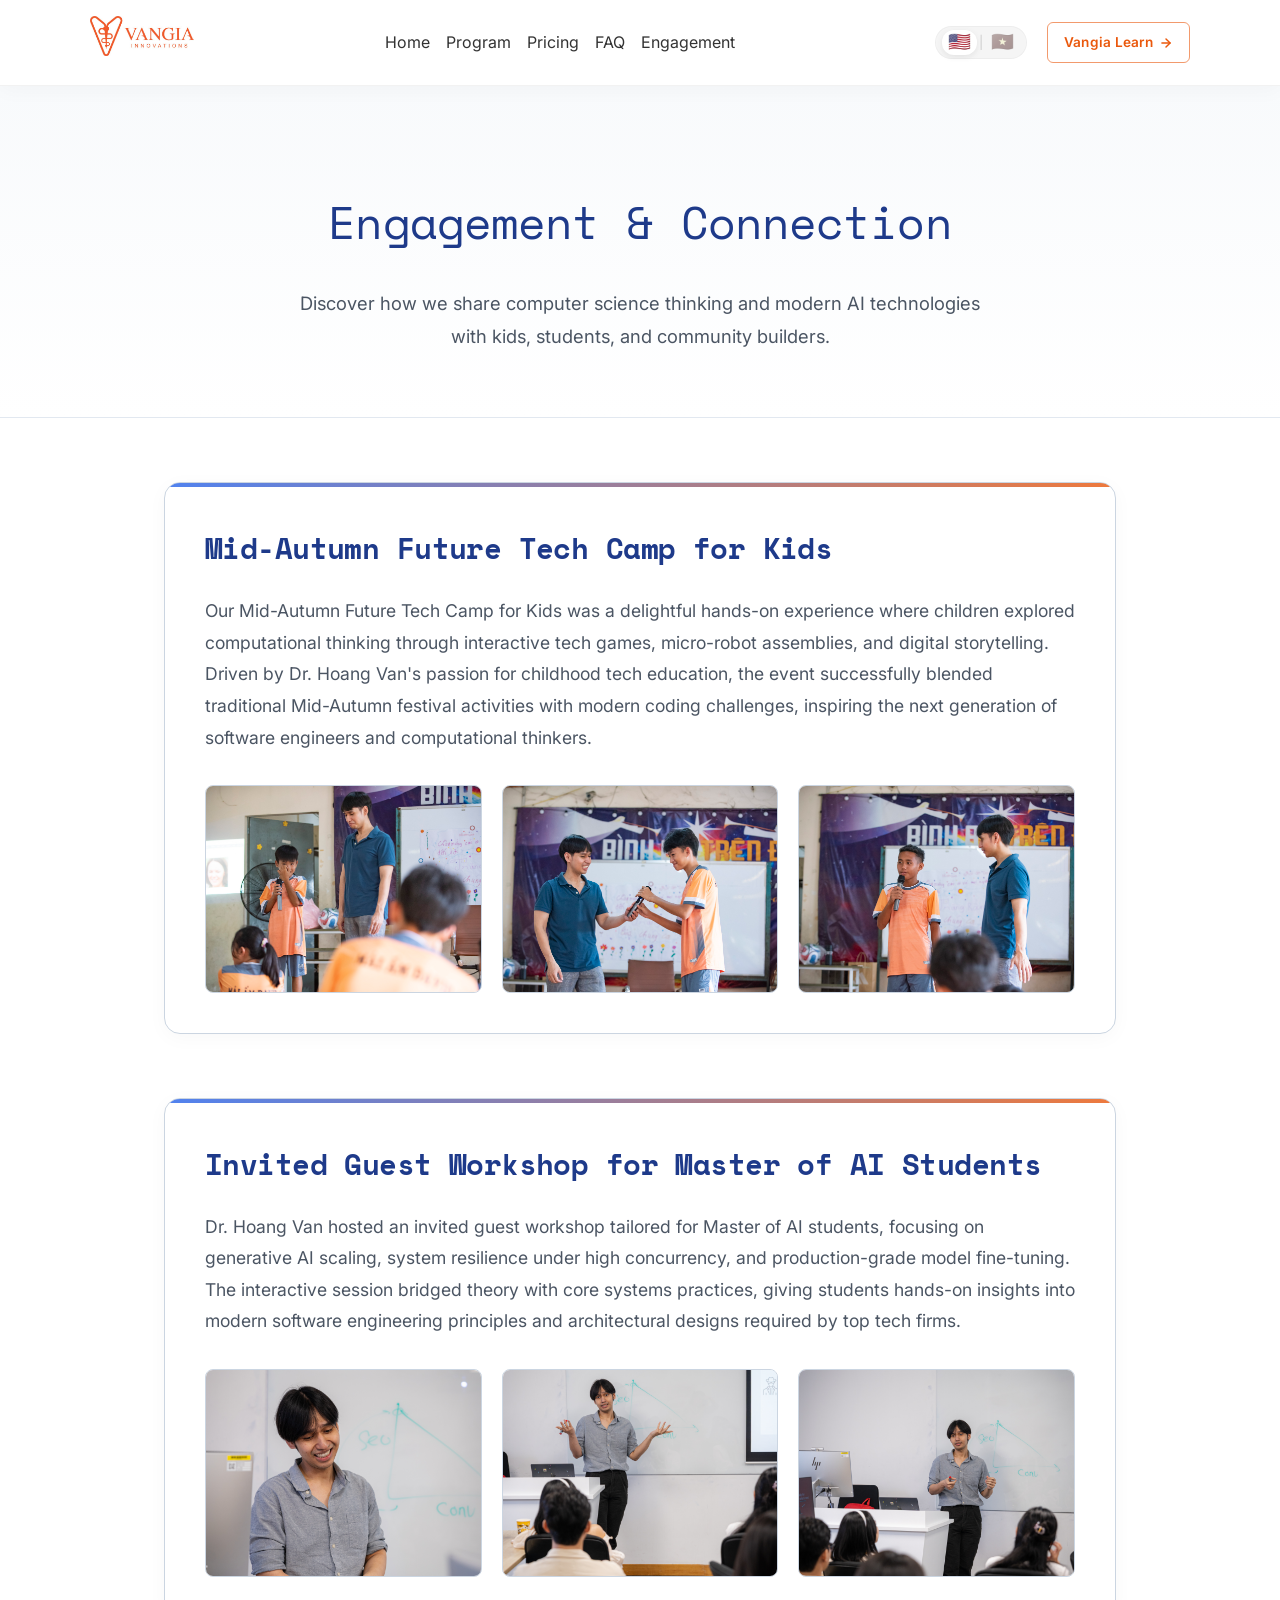
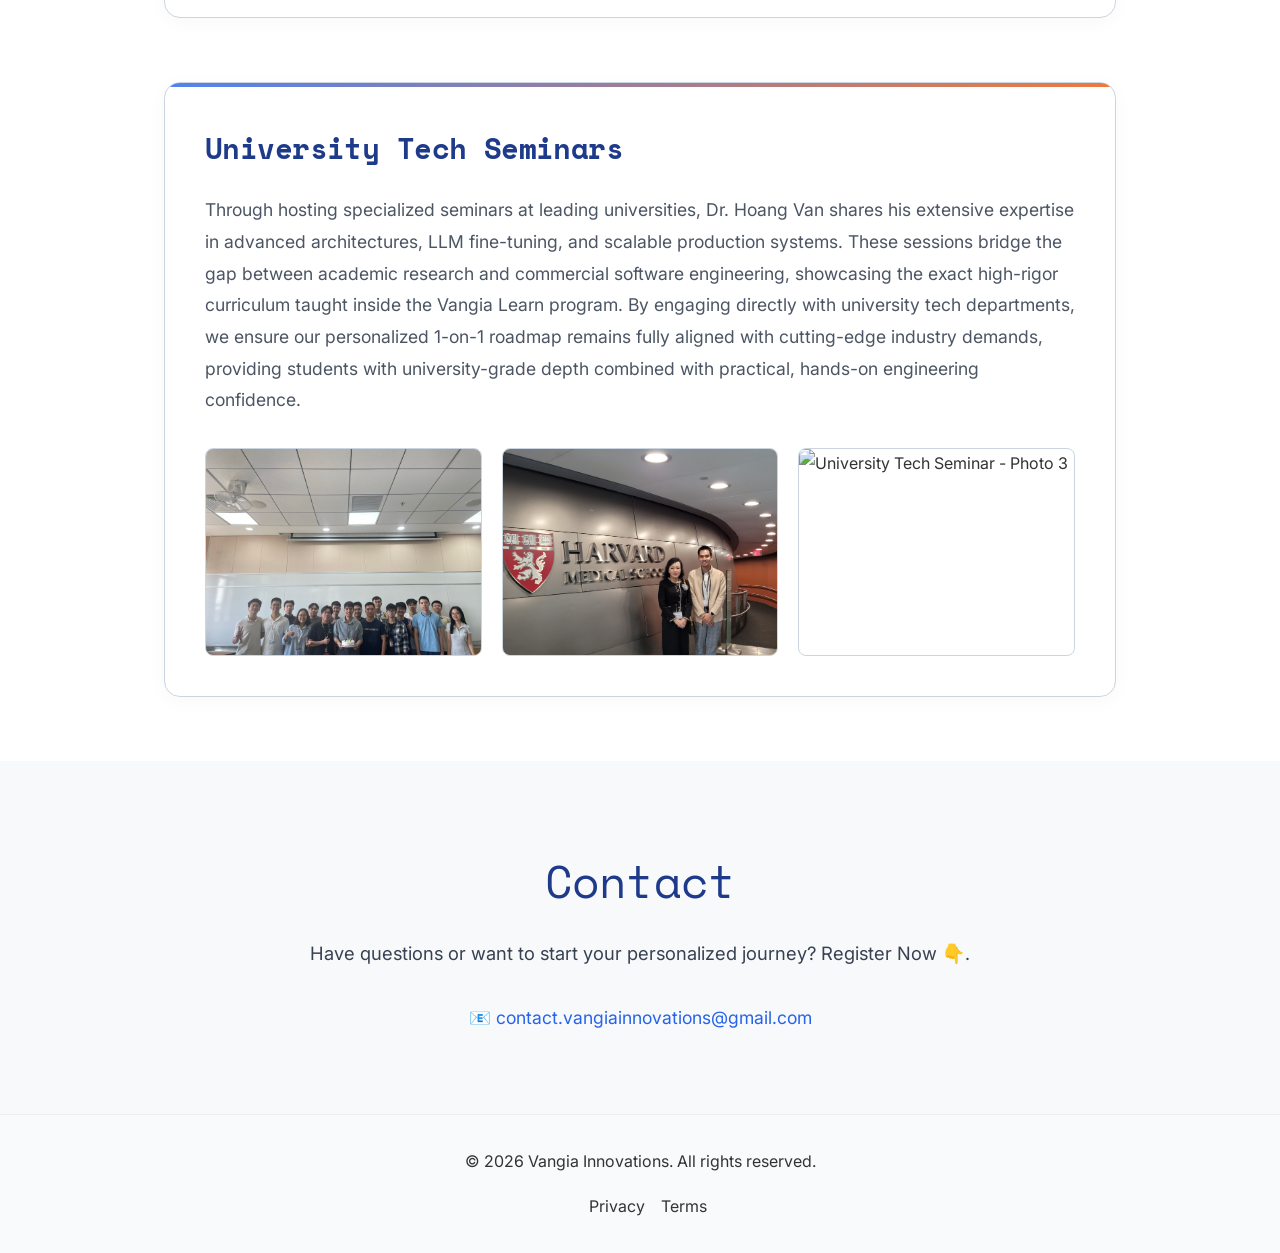
==== engagement.html @ 415b01ed "Modified the program name. It is Vangia Learn" ====
<!DOCTYPE html>
<html lang="en">

<head>
    <meta charset="UTF-8">
    <meta name="viewport" content="width=device-width, initial-scale=1.0">
    <title>Engagement & Connection - Vangia.io</title>

    <!-- Primary SEO Meta Tags -->
    <meta name="description"
        content="Engagement and Connection events at Vangia Innovations. Read about our Mid-Autumn Future Tech Camp for Kids and tech outreach stories.">
    <link rel="canonical" href="https://vangia.io/engagement.html">

    <!-- Open Graph Sharing -->
    <meta property="og:type" content="website">
    <meta property="og:url" content="https://vangia.io/engagement.html">
    <meta property="og:title" content="Engagement & Connection - Vangia.io">
    <meta property="og:description"
        content="Community activities, future camps, and connection stories at Vangia Innovations.">
    <meta property="og:image" content="https://vangia.io/logo.jpeg">

    <link rel="stylesheet" href="styles.css?v=1.0.16">
    <style>
        body.lang-en .vi-text {
            display: none !important;
        }

        body.lang-vi .en-text {
            display: none !important;
        }

        .engagement-hero {
            padding: 6rem 1.5rem 4rem 1.5rem;
            text-align: center;
            background: linear-gradient(180deg, #f8fafc 0%, #ffffff 100%);
            border-bottom: 1px solid #e2e8f0;
        }

        .engagement-title {
            font-size: 2.8rem;
            color: #1e3a8a;
            font-weight: 300;
            letter-spacing: -0.02em;
            margin-bottom: 1.5rem;
            font-family: 'Space Mono', monospace;
        }

        .engagement-subtitle {
            font-size: 1.15rem;
            color: #4b5563;
            max-width: 700px;
            margin: 0 auto;
            line-height: 1.8;
            font-family: 'Inter', sans-serif;
        }

        .engagement-container {
            max-width: 1000px;
            margin: 0 auto;
            padding: 4rem 1.5rem;
        }

        .stories-list {
            display: flex;
            flex-direction: column;
            gap: 4rem;
        }

        .story-card {
            background: #ffffff;
            border: 1px solid #cbd5e1;
            border-radius: 16px;
            box-shadow: 0 4px 20px rgba(0, 0, 0, 0.03);
            padding: 2.5rem;
            transition: transform 0.25s ease, box-shadow 0.25s ease, border-color 0.25s ease;
            position: relative;
            overflow: hidden;
        }

        .story-card::before {
            content: "";
            position: absolute;
            top: 0;
            left: 0;
            right: 0;
            height: 4px;
            background: linear-gradient(90deg, #2563eb, #ea580c);
            opacity: 0.8;
        }

        .story-card:hover {
            transform: translateY(-2px);
            box-shadow: 0 12px 30px rgba(0, 0, 0, 0.06);
            border-color: #94a3b8;
        }

        .story-header-num {
            font-size: 0.85rem;
            font-weight: 700;
            color: #ea580c;
            font-family: 'Space Mono', monospace;
            letter-spacing: 0.05em;
            margin-bottom: 1rem;
            display: inline-block;
            background: rgba(234, 88, 12, 0.08);
            padding: 2px 8px;
            border-radius: 4px;
        }

        .story-title {
            font-size: 1.8rem;
            color: #1e3a8a;
            margin-bottom: 1.25rem;
            font-weight: 600;
            font-family: 'Space Mono', monospace;
        }

        .story-text {
            font-size: 1.1rem;
            color: #4b5563;
            line-height: 1.8;
            font-family: 'Inter', sans-serif;
            margin-bottom: 2rem;
        }

        /* Image Gallery Layout */
        .story-gallery {
            display: grid;
            grid-template-columns: repeat(3, 1fr);
            gap: 1.25rem;
            margin-top: 1.5rem;
        }

        .gallery-item {
            border-radius: 8px;
            overflow: hidden;
            border: 1px solid #cbd5e1;
            aspect-ratio: 4/3;
            transition: transform 0.3s ease, box-shadow 0.3s ease;
        }

        .gallery-item img {
            width: 100%;
            height: 100%;
            object-fit: cover;
            display: block;
        }

        .gallery-item:hover {
            transform: scale(1.03);
            box-shadow: 0 8px 20px rgba(0, 0, 0, 0.1);
        }

        /* Placeholder state styling */
        .story-card.placeholder-card {
            border-style: dashed;
            border-width: 2px;
            background: #f8fafc;
            opacity: 0.8;
        }

        .story-card.placeholder-card::before {
            background: #94a3b8;
        }

        .story-card.placeholder-card .story-header-num {
            color: #64748b;
            background: rgba(100, 116, 139, 0.08);
        }

        .story-card.placeholder-card .story-title {
            color: #64748b;
        }

        @media (max-width: 768px) {
            .engagement-title {
                font-size: 2.2rem;
            }

            .story-title {
                font-size: 1.45rem;
            }

            .story-gallery {
                grid-template-columns: 1fr;
                gap: 1rem;
            }

            .story-card {
                padding: 1.75rem;
            }
        }
    </style>
</head>

<body class="lang-en">
    <header>
        <nav>
            <a class="logo" href="index.html">
                <img src="logo.jpeg" alt="Vangia.io" style="height: 40px; width: auto;">
            </a>
            <ul>
                <li><a href="index.html#home"><span class="en-text">Home</span><span class="vi-text">Trang
                            Chủ</span></a></li>
                <li><a href="index.html#features"><span class="en-text">Program</span><span class="vi-text">Chương
                            Trình</span></a></li>
                <li><a href="index.html#pricing"><span class="en-text">Pricing</span><span class="vi-text">Học
                            Phí</span></a></li>
                <li><a href="faq.html"><span class="en-text">FAQ</span><span class="vi-text">FAQ</span></a></li>
                <li><a href="engagement.html" class="active"><span class="en-text">Engagement</span><span
                            class="vi-text">Kết Nối</span></a></li>
            </ul>
            <div class="nav-right-group">
                <div class="lang-switcher">
                    <button class="lang-btn btn-en active" onclick="setLanguage('en')">🇺🇸</button>
                    <span class="lang-divider">|</span>
                    <button class="lang-btn btn-vi" onclick="setLanguage('vi')">🇻🇳</button>
                </div>
                <a href="https://learn.vangia.dev/login" target="_blank" rel="noopener noreferrer"
                    class="vangia-learn-btn">
                    Vangia Learn
                    <svg width="14" height="14" viewBox="0 0 24 24" fill="none" stroke="currentColor" stroke-width="2.5"
                        stroke-linecap="round" stroke-linejoin="round" style="margin-left: 6px;">
                        <line x1="5" y1="12" x2="19" y2="12"></line>
                        <polyline points="12 5 19 12 12 19"></polyline>
                    </svg>
                </a>
            </div>
        </nav>
    </header>

    <section class="engagement-hero">
        <h1 class="engagement-title">
            <span class="en-text">Engagement & Connection</span>
            <span class="vi-text">Kết Nối & Lan Tỏa</span>
        </h1>
        <p class="engagement-subtitle">
            <span class="en-text">Discover how we share computer science thinking and modern AI technologies with kids,
                students, and community builders.</span>
            <span class="vi-text">Khám phá cách chúng tôi lan tỏa tư duy khoa học máy tính và công nghệ AI hiện đại tới
                các em nhỏ, học sinh và cộng đồng.</span>
        </p>
    </section>

    <main class="engagement-container">
        <div class="stories-list">
            <!-- Story 1 -->
            <div class="story-card">
                <h2 class="story-title">
                    <span class="en-text">Mid-Autumn Future Tech Camp for Kids</span>
                    <span class="vi-text">Trung Thu Công Nghệ Cho Bé</span>
                </h2>
                <p class="story-text en-text">
                    Our Mid-Autumn Future Tech Camp for Kids was a delightful hands-on experience where children
                    explored computational thinking through interactive tech games, micro-robot assemblies, and digital
                    storytelling. Driven by Dr. Hoang Van's passion for childhood tech education, the event successfully
                    blended traditional Mid-Autumn festival activities with modern coding challenges, inspiring the next
                    generation of software engineers and computational thinkers.
                </p>
                <p class="story-text vi-text">
                    Trại hè Công nghệ Tương lai Trung thu dành cho trẻ em mang lại trải nghiệm thực hành thú vị, nơi các
                    bé được khám phá tư duy máy tính thông qua các trò chơi công nghệ tương tác, lắp ráp rô-bốt mini và
                    kể chuyện kỹ thuật số. Được truyền cảm hứng từ tâm huyết giáo dục công nghệ cho trẻ em của Tiến sĩ
                    Hoàng Văn, sự kiện đã kết hợp hài hòa giữa không khí lễ hội truyền thống với các thử thách lập trình
                    hiện đại, khơi dậy niềm đam mê công nghệ cho thế hệ tương lai.
                </p>
                <div class="story-gallery">
                    <div class="gallery-item">
                        <img src="750_2707.jpg" alt="Mid-Autumn Future Tech Camp - Photo 1">
                    </div>
                    <div class="gallery-item">
                        <img src="750_2710.jpg" alt="Mid-Autumn Future Tech Camp - Photo 2">
                    </div>
                    <div class="gallery-item">
                        <img src="750_2714.jpg" alt="Mid-Autumn Future Tech Camp - Photo 3">
                    </div>
                </div>
            </div>

            <!-- Story 2 -->
            <div class="story-card">
                <h2 class="story-title">
                    <span class="en-text">Invited Guest Workshop for Master of AI Students</span>
                    <span class="vi-text">Hội Thảo Khách Mời Cho Học Viên Thạc Sĩ AI</span>
                </h2>
                <p class="story-text en-text">
                    Dr. Hoang Van hosted an invited guest workshop tailored for Master of AI students, focusing on
                    generative AI scaling, system resilience under high concurrency, and production-grade model
                    fine-tuning. The interactive session bridged theory with core systems practices, giving students
                    hands-on insights into modern software engineering principles and architectural designs required by
                    top tech firms.
                </p>
                <p class="story-text vi-text">
                    Tiến sĩ Hoàng Văn đã tổ chức một buổi hội thảo chuyên đề dành riêng cho học viên Thạc sĩ Trí tuệ
                    Nhân tạo (Master of AI), tập trung vào các chủ đề tối ưu quy mô AI tạo sinh, khả năng chịu lỗi của
                    hệ thống khi tải cao và thực hành tinh chỉnh mô hình cấp độ sản xuất. Buổi chia sẻ đã thu hẹp khoảng
                    cách giữa lý thuyết và thực tiễn vận hành hệ thống, mang lại cho học viên góc nhìn thực tế về thiết
                    kế kiến trúc chuẩn doanh nghiệp.
                </p>
                <div class="story-gallery">
                    <div class="gallery-item">
                        <img src="dsc06575.jpg" alt="Master of AI Guest Workshop - Photo 1">
                    </div>
                    <div class="gallery-item">
                        <img src="dsc06594.jpg" alt="Master of AI Guest Workshop - Photo 2">
                    </div>
                    <div class="gallery-item">
                        <img src="dsc06598.jpg" alt="Master of AI Guest Workshop - Photo 3">
                    </div>
                </div>
            </div>

            <!-- Story 3 -->
            <div class="story-card">
                <h2 class="story-title">
                    <span class="en-text">University Tech Seminars</span>
                    <span class="vi-text">Seminars Công Nghệ Tại Đại Học</span>
                </h2>
                <p class="story-text en-text">
                    Through hosting specialized seminars at leading universities, Dr. Hoang Van shares his extensive
                    expertise in advanced architectures, LLM fine-tuning, and scalable production systems. These
                    sessions bridge the gap between academic research and commercial software engineering, showcasing
                    the exact high-rigor curriculum taught inside the Vangia Learn program. By engaging directly with
                    university tech departments, we ensure our personalized 1-on-1 roadmap remains fully aligned with
                    cutting-edge industry demands, providing students with university-grade depth combined with
                    practical, hands-on engineering confidence.
                </p>
                <p class="story-text vi-text">
                    Thông qua các buổi seminar chuyên đề tại các trường đại học hàng đầu, Tiến sĩ Hoàng Văn trực tiếp
                    chia sẻ kiến thức chuyên sâu về kiến trúc hệ thống tiên tiến, tinh chỉnh mô hình ngôn ngữ lớn (LLM)
                    và tối ưu hóa vận hành thực tế. Các buổi trao đổi giúp thu hẹp khoảng cách giữa nghiên cứu học thuật
                    và kỹ nghệ phần mềm thương mại, đồng thời chứng minh chất lượng vượt trội của lộ trình đào tạo tại
                    Vangia Learn. Việc kết nối chặt chẽ với các khoa công nghệ giúp giáo án kèm cặp 1-kèm-1 của chúng
                    tôi luôn đi đầu về tính thực tiễn, trang bị cho học viên tư duy chuẩn học thuật kết hợp năng lực
                    thực chiến chuẩn doanh nghiệp.
                </p>
                <div class="story-gallery">
                    <div class="gallery-item">
                        <img src="seminar_01.jpg" alt="University Tech Seminar - Photo 1">
                    </div>
                    <div class="gallery-item">
                        <img src="seminar_02.jpg" alt="University Tech Seminar - Photo 2">
                    </div>
                    <div class="gallery-item">
                        <img src="seminar_03.jpg" alt="University Tech Seminar - Photo 3">
                    </div>
                </div>
            </div>
        </div>
    </main>

    <section id="contact" class="contact-section">
        <div class="contact-container">
            <h2 class="contact-title">
                <span class="en-text">Contact</span>
                <span class="vi-text">Liên Hệ</span>
            </h2>
            <p class="contact-description en-text">
                Have questions or want to start your personalized journey? Register Now 👇.
            </p>
            <p class="contact-description vi-text">
                Bạn có thắc mắc hoặc muốn bắt đầu hành trình học tập được thiết kế riêng của mình? Đăng ký ngay hôm nay
                👇.
            </p>
            <div class="contact-methods">
                <p class="contact-email">
                    <a id="contact-email-link" href="mailto:contact.vangiainnovations@gmail.com">📧
                        contact.vangiainnovations@gmail.com</a>
                </p>
            </div>
        </div>
    </section>

    <footer>
        <p>
            <span class="en-text">&copy; 2026 Vangia Innovations. All rights reserved.</span>
            <span class="vi-text">&copy; 2026 Vangia Innovations. Bảo lưu mọi quyền.</span>
        </p>
        <ul>
            <li><a href="#privacy"><span class="en-text">Privacy</span><span class="vi-text">Bảo Mật</span></a></li>
            <li><a href="#terms"><span class="en-text">Terms</span><span class="vi-text">Điều Khoản</span></a></li>
        </ul>
    </footer>

    <script src="script.js?v=1.0.16"></script>
</body>

</html>
---- styles.css ----
@import url('https://fonts.googleapis.com/css2?family=Inter:wght@300;400;500;600;700&family=Roboto+Mono:ital,wght@0,400;0,700;1,400;1,700&family=Space+Mono:ital,wght@0,400;0,700;1,400;1,700&display=swap');

/* Basic reset */
* {
    margin: 0;
    padding: 0;
    box-sizing: border-box;
}

body {
    font-family: 'Inter', -apple-system, BlinkMacSystemFont, 'Segoe UI', 'Roboto', 'Oxygen', 'Ubuntu', 'Cantarell', sans-serif;
    line-height: 1.8;
    color: #333;
    margin: 0;
    padding: 0;
    background-color: #ffffff;
}

/* Section headings use Space Mono */
h1, h2, h3, h4, h5, h6 {
    font-family: 'Space Mono', 'Courier New', monospace;
    font-weight: 400;
    letter-spacing: -0.02em;
}

header {
    background: rgba(255, 255, 255, 0.85);
    backdrop-filter: blur(12px);
    -webkit-backdrop-filter: blur(12px);
    position: sticky;
    top: 0;
    left: 0;
    right: 0;
    padding: 1rem 2rem;
    box-shadow: 0 4px 20px rgba(0, 0, 0, 0.03);
    z-index: 1000;
    border-bottom: 1px solid rgba(0, 0, 0, 0.05);
    transition: all 0.3s ease;
}

nav {
    display: flex;
    justify-content: space-between;
    align-items: center;
    max-width: 1100px;
    margin: 0 auto;
    width: 100%;
}

.logo {
    font-size: 1.5rem;
    font-weight: bold;
}

.logo img {
    background: transparent;
    border: none;
    box-shadow: none;
    mix-blend-mode: multiply;
}

ul {
    list-style: none;
    display: flex;
}

li {
    margin-left: 1rem;
    position: relative;
}

/* Enhanced dropdown arrow */
.dropdown::after {
    content: "▾";
    font-size: 0.7rem;
    margin-left: 6px;
    color: #6b7280;
    transition: all 0.3s ease;
    font-weight: bold;
}

.dropdown:hover::after {
    color: #2563eb;
    transform: translateY(2px) rotate(180deg);
}

.submenu {
    display: none;
    position: absolute;
    top: 100%;
    left: 0;
    right: auto;
    background: linear-gradient(145deg, #ffffff 0%, #f8f9fa 100%);
    min-width: 180px;
    max-width: 220px;
    width: max-content;
    border-radius: 12px;
    box-shadow:
        0 8px 32px rgba(0, 0, 0, 0.12),
        0 4px 16px rgba(0, 0, 0, 0.08),
        0 0 0 1px rgba(255, 255, 255, 0.8);
    backdrop-filter: blur(10px);
    border: 1px solid rgba(255, 255, 255, 0.2);
    z-index: 1000;
    /* Ensure dropdown doesn't overflow viewport */
    max-height: 80vh;
    overflow-y: auto;
    white-space: normal;
    /* Smooth entrance animation */
    opacity: 0;
    transform: translateY(-8px);
    transition: all 0.3s cubic-bezier(0.4, 0, 0.2, 1);
}

/* Responsive dropdown positioning */
@media (max-width: 768px) {
    .submenu {
        left: auto;
        right: 0;
        min-width: 140px;
        max-width: 180px;
    }
}

/* Ensure dropdown stays within viewport on small screens */
@media (max-width: 480px) {
    .submenu {
        position: fixed;
        left: 10px !important;
        right: 10px !important;
        top: auto !important;
        bottom: 10px !important;
        max-height: 60vh;
        width: auto;
        min-width: 0;
    }
}

.dropdown:hover .submenu {
    display: block;
    opacity: 1;
    transform: translateY(0);
}

/* Modern submenu item styling */
.submenu li {
    margin: 0;
    border-bottom: 1px solid rgba(0, 0, 0, 0.06);
}

.submenu li:last-child {
    border-bottom: none;
}

.submenu li a {
    padding: 14px 18px;
    display: block;
    color: #374151;
    font-weight: 500;
    font-size: 14px;
    text-decoration: none;
    transition: all 0.2s ease;
    position: relative;
    overflow: hidden;
}

/* Modern hover effects */
.submenu li a::before {
    content: '';
    position: absolute;
    top: 0;
    left: -100%;
    width: 100%;
    height: 100%;
    background: linear-gradient(90deg, transparent, rgba(59, 130, 246, 0.1), transparent);
    transition: left 0.4s ease;
}

.submenu li a:hover::before {
    left: 100%;
}

.submenu li a:hover {
    color: #2563eb;
    background: linear-gradient(135deg, rgba(59, 130, 246, 0.05) 0%, rgba(147, 197, 253, 0.05) 100%);
    transform: translateX(4px);
}

/* Smooth hover transitions */
.dropdown:hover::after {
    color: #007bff;
    transform: rotate(180deg);
    transition: all 0.2s ease;
}

.submenu li:hover {
    background-color: #e9ecef;
}

.submenu li a:hover {
    color: #007bff;
}

.submenu li {
    margin: 0;
}

.submenu li a {
    padding: 12px 16px;
    display: block;
}

a {
    text-decoration: none;
    color: #333;
}

.hero {
    text-align: center;
    padding: 8rem 2rem 6rem;
    background-color: #ffffff;
    position: relative;
    overflow: hidden;
}

.hero::before {
    content: '';
    position: absolute;
    top: 0;
    left: 0;
    right: 0;
    bottom: 0;
    background: url('data:image/svg+xml,<svg xmlns="http://www.w3.org/2000/svg" viewBox="0 0 100 100"><defs><pattern id="grain" width="100" height="100" patternUnits="userSpaceOnUse"><circle cx="25" cy="25" r="1" fill="%23ffffff" opacity="0.03"/><circle cx="75" cy="75" r="1" fill="%23ffffff" opacity="0.03"/><circle cx="50" cy="10" r="0.5" fill="%23ffffff" opacity="0.02"/><circle cx="10" cy="50" r="0.5" fill="%23ffffff" opacity="0.02"/><circle cx="90" cy="30" r="0.5" fill="%23ffffff" opacity="0.02"/></pattern></defs><rect width="100" height="100" fill="url(%23grain)"/></svg>');
    pointer-events: none;
}

/* Hero styles */
.hero-container {
    max-width: 800px;
    margin: 0 auto;
    padding: 0 1.5rem;
}

.hero-title {
    font-size: 3.4rem;
    line-height: 1.15;
    margin-bottom: 2rem;
    letter-spacing: -0.03em;
    font-weight: 700;
    text-transform: uppercase;
    background: linear-gradient(135deg, #1e3a8a 0%, #3b82f6 100%);
    -webkit-background-clip: text;
    -webkit-text-fill-color: transparent;
}

.hero-image-wrapper {
    margin: 3rem 0;
}

.hero-image {
    width: 100%;
    height: auto;
    box-shadow: 0 8px 32px rgba(0,0,0,0.1);
}

.hero-image.main-illustration {
    max-width: 600px;
    border-radius: 12px;
}

.hero-image.sub-illustration {
    max-width: 400px;
    border-radius: 8px;
}

.hero-description {
    font-size: 1.4rem;
    line-height: 1.8;
    margin-bottom: 2rem;
    color: #4b5563;
    max-width: 700px;
    margin-left: auto;
    margin-right: auto;
}

.hero-tagline {
    font-size: 1.3rem;
    line-height: 1.7;
    margin-bottom: 3rem;
    color: #6b7280;
    font-style: italic;
}

.hero-cta-button {
    padding: 1.2rem 3rem;
    font-size: 1.2rem;
    border-radius: 50px;
    background: linear-gradient(135deg, #667eea 0%, #764ba2 100%);
    border: none;
    color: white;
    text-decoration: none;
    display: inline-block;
    margin-top: 2rem;
    box-shadow: 0 8px 32px rgba(102, 126, 234, 0.3);
    transition: all 0.3s ease;
}

.hero-cta-button:hover {
    transform: translateY(-2px);
    box-shadow: 0 12px 40px rgba(102, 126, 234, 0.45);
    color: white;
}

/* Features section styles */
.features {
    padding: 6rem 2rem;
    background-color: #ffffff;
}

.features-grid {
    display: grid;
    grid-template-columns: repeat(2, 1fr);
    gap: 3rem;
    max-width: 1000px;
    margin: 0 auto;
    padding: 0 1.5rem;
}

.section-title {
    text-align: center;
    font-size: 2.8rem;
    margin-bottom: 4rem;
    color: #1e3a8a;
    font-weight: 300;
    letter-spacing: -0.02em;
}

.feature-card {
    text-align: center;
    padding: 3rem 2rem;
    background: white;
    border-radius: 16px;
    box-shadow: 0 8px 32px rgba(0,0,0,0.04);
    border: 1px solid rgba(0, 0, 0, 0.02);
    transition: transform 0.3s ease, box-shadow 0.3s ease;
}

.feature-card:hover {
    transform: translateY(-8px);
    box-shadow: 0 20px 40px rgba(0,0,0,0.12);
}

.feature-image-wrapper {
    margin-bottom: 2rem;
    overflow: hidden;
    border-radius: 8px;
    display: inline-block;
}

.feature-card img {
    width: 100%;
    max-width: 200px;
    height: 150px;
    object-fit: cover;
    border-radius: 8px;
    transition: transform 0.3s ease;
}

.feature-card:hover img {
    transform: scale(1.05);
}

.feature-card-title {
    font-size: 1.8rem;
    margin-bottom: 1.5rem;
    color: #1e3a8a;
}

.feature-card-text {
    font-size: 1.1rem;
    line-height: 1.7;
    color: #6b7280;
    margin: 0;
}

/* About Company (Dr Hoang Van) */
.about-company {
    padding: 6rem 1.5rem;
    background: #ffffff;
}

.about-company-container {
    max-width: 1000px;
    margin: 0 auto;
    display: grid;
    grid-template-columns: repeat(auto-fit, minmax(280px, 1fr));
    gap: 2.5rem;
    align-items: center;
}

.about-company-image-wrapper {
    display: flex;
    justify-content: center;
}

.about-company-image {
    width: 100%;
    max-width: 360px;
    border-radius: 24px;
    object-fit: cover;
    box-shadow: 0 24px 60px rgba(15, 23, 42, 0.08);
}

.about-company-title {
    font-size: 2.8rem;
    margin-bottom: 1.5rem;
    color: #1e3a8a;
    text-align: left;
}

.about-company-text {
    font-size: 1.1rem;
    line-height: 1.8;
    color: #4b5563;
    margin-bottom: 1rem;
}

.about-company-social {
    display: flex;
    justify-content: flex-start;
    gap: 1.5rem;
    margin-top: 1.5rem;
    flex-wrap: wrap;
}

/* Pricing section styles */
.pricing {
    padding: 6rem 1.5rem;
    background: #f8f9fa;
    text-align: center;
}

.pricing-grid {
    display: grid;
    grid-template-columns: repeat(auto-fit, minmax(300px, 1fr));
    gap: 2.5rem;
    max-width: 1000px;
    margin: 0 auto;
    align-items: stretch;
}

.pricing-card {
    border-radius: 20px;
    position: relative;
    overflow: hidden;
    display: flex;
    flex-direction: column;
    padding: 4rem 2.5rem;
    transition: transform 0.3s ease, box-shadow 0.3s ease;
}

.pricing-card:hover {
    transform: translateY(-4px);
}

.pricing-card.core-program,
.pricing-card.job-prep {
    background: white;
    box-shadow: 0 20px 60px rgba(0,0,0,0.06);
    border: 1px solid rgba(0, 0, 0, 0.02);
    color: #333;
}

.pricing-circle-accent {
    position: absolute;
    border-radius: 50%;
}

.pricing-circle-accent.accent-1 {
    top: -50px;
    right: -50px;
    width: 150px;
    height: 150px;
    background: linear-gradient(135deg, rgba(59, 130, 246, 0.1) 0%, rgba(147, 197, 253, 0.1) 100%);
}

.pricing-circle-accent.accent-2 {
    top: -30px;
    left: -30px;
    width: 100px;
    height: 100px;
    background: rgba(255,255,255,0.1);
}

.pricing-circle-accent.accent-3 {
    bottom: -40px;
    right: -40px;
    width: 120px;
    height: 120px;
    background: rgba(255,255,255,0.05);
}

.pricing-image-wrapper {
    margin-bottom: 2rem;
    display: flex;
    justify-content: center;
}

.pricing-image-wrapper img {
    width: 100%;
    max-width: 300px;
    height: 200px;
    object-fit: cover;
    border-radius: 12px;
    box-shadow: 0 8px 32px rgba(0,0,0,0.05);
}

.pricing-card-title {
    font-size: 2.2rem;
    margin-bottom: 1.5rem;
    font-weight: 400;
}

.pricing-card.job-prep .pricing-card-title {
    font-size: 1.8rem;
}

.pricing-amount {
    font-size: 3.5rem;
    font-weight: bold;
    margin: 1.5rem 0;
    letter-spacing: -0.02em;
}

.pricing-card.job-prep .pricing-amount {
    font-size: 3rem;
}

.pricing-card-description {
    margin-bottom: 2.5rem;
    font-size: 1.1rem;
    max-width: 500px;
    margin-left: auto;
    margin-right: auto;
    opacity: 0.9;
}

.pricing-card.core-program .pricing-card-description,
.pricing-card.job-prep .pricing-card-description {
    color: #6b7280;
}

.pricing-features-list {
    text-align: left;
    display: inline-block;
    margin: 0 auto 1.5rem;
    padding: 0;
    list-style: none;
    max-width: 320px;
}

.pricing-features-list li {
    margin-bottom: 1rem;
    padding-left: 2rem;
    position: relative;
    font-size: 1.1rem;
    line-height: 1.6;
    margin-left: 0;
}

.pricing-card.core-program .pricing-features-list li,
.pricing-card.job-prep .pricing-features-list li {
    color: #374151;
}

.pricing-check-icon {
    position: absolute;
    left: 0;
    font-weight: bold;
}

.pricing-check-icon.check-green {
    color: #10b981;
}

.pricing-check-icon.check-gold {
    color: #fbbf24;
}

/* Contact Section */
.contact-section {
    padding: 5rem 1.5rem;
    background: #f8f9fa;
    text-align: center;
}

.contact-container {
    max-width: 700px;
    margin: 0 auto;
}

.contact-title {
    font-size: 2.8rem;
    margin-bottom: 1rem;
    color: #1e3a8a;
}

.contact-description {
    font-size: 1.15rem;
    line-height: 1.8;
    color: #374151;
    margin-bottom: 2rem;
}

.contact-methods {
    display: flex;
    justify-content: center;
    gap: 2rem;
    flex-wrap: wrap;
    align-items: center;
}

.contact-email {
    font-size: 1.1rem;
    word-break: break-all;
    margin: 0;
}

.contact-email a {
    color: #2563eb;
    text-decoration: none;
}

.contact-social {
    display: flex;
    justify-content: center;
    gap: 1.5rem;
    margin-top: 1.5rem;
    flex-wrap: wrap;
}

.social-btn {
    display: inline-flex;
    align-items: center;
    gap: 0.5rem;
    padding: 0.6rem 1.2rem;
    border-radius: 50px;
    text-decoration: none;
    font-weight: 500;
    font-size: 0.95rem;
    transition: all 0.2s ease;
    border: 1px solid rgba(0, 0, 0, 0.08);
    background: white;
    box-shadow: 0 4px 12px rgba(0,0,0,0.02);
}

.social-icon {
    width: 20px;
    height: 20px;
}

.linkedin-btn {
    color: #0077b5;
    border-color: rgba(0, 119, 181, 0.15);
}

.linkedin-btn:hover {
    background: rgba(0, 119, 181, 0.05);
    transform: translateY(-2px);
    box-shadow: 0 6px 15px rgba(0, 119, 181, 0.12);
}

.scholar-btn {
    color: #4285f4;
    border-color: rgba(66, 133, 244, 0.15);
}

.scholar-btn:hover {
    background: rgba(66, 133, 244, 0.05);
    transform: translateY(-2px);
    box-shadow: 0 6px 15px rgba(66, 133, 244, 0.12);
}

/* Global media queries for general responsiveness */
@media (max-width: 768px) {
    header {
        padding: 1rem;
    }
    nav {
        flex-direction: column;
        gap: 1rem;
        text-align: center;
    }
    nav ul {
        justify-content: center;
        width: 100%;
        padding: 0;
    }
    nav li {
        margin: 0 0.75rem;
    }
    
    /* Hero responsive */
    .hero {
        padding: 5rem 1rem 3rem;
    }
    .hero-title {
        font-size: 2.2rem;
    }
    .hero-description {
        font-size: 1.1rem;
        line-height: 1.6;
    }
    .hero-tagline {
        font-size: 1.05rem;
    }
    .hero-cta-button {
        padding: 1rem 2rem;
        font-size: 1.1rem;
    }
    .hero-image-wrapper {
        margin: 2rem 0;
    }

    /* Features responsive */
    .features-grid {
        grid-template-columns: 1fr;
        gap: 2rem;
    }
    .section-title {
        font-size: 2rem;
        margin-bottom: 2.5rem;
    }
    .feature-card {
        padding: 2rem 1.5rem;
    }
    .feature-card-title {
        font-size: 1.4rem;
    }
    .feature-card-text {
        font-size: 1rem;
    }

    /* About responsive */
    .about-company {
        padding: 4rem 1rem;
    }
    .about-company-title {
        font-size: 2rem;
        text-align: center;
    }
    .about-company-text {
        font-size: 1rem;
        line-height: 1.7;
    }
    .about-company-social {
        justify-content: center;
    }

    /* Pricing responsive */
    .pricing {
        padding: 4rem 1rem;
    }
    .pricing-card {
        padding: 3rem 1.5rem;
    }
    .pricing-card-title {
        font-size: 1.8rem;
    }
    .pricing-amount {
        font-size: 2.8rem;
    }
    .pricing-card-description {
        font-size: 1rem;
        margin-bottom: 1.5rem;
    }
    .pricing-features-list li {
        font-size: 1rem;
    }

    /* Contact responsive */
    .contact-section {
        padding: 4rem 1rem;
    }
    .contact-title {
        font-size: 2rem;
    }
    .contact-description {
        font-size: 1rem;
        margin-bottom: 1.5rem;
    }
    .contact-methods {
        flex-direction: column;
        gap: 1.5rem;
    }
}

/* Curriculum Roadmap Section */
.curriculum {
    padding: 8rem 2rem;
    background-color: #ffffff;
    border-top: 1px solid #f1f5f9;
}

.roadmap-grid {
    display: grid;
    grid-template-columns: repeat(auto-fit, minmax(min(100%, 320px), 1fr));
    gap: 3rem;
    max-width: 1200px;
    margin: 0 auto;
}

.roadmap-card {
    background: #ffffff;
    border: 1px solid #e2e8f0;
    border-radius: 20px;
    padding: 3rem 2.2rem;
    text-align: left;
    box-shadow: 0 4px 6px -1px rgba(0, 0, 0, 0.02), 0 2px 4px -1px rgba(0, 0, 0, 0.01);
    transition: all 0.4s cubic-bezier(0.16, 1, 0.3, 1);
    display: flex;
    flex-direction: column;
    position: relative;
    overflow: hidden;
    cursor: pointer;
    word-wrap: break-word;
    overflow-wrap: break-word;
}

.roadmap-card::before {
    content: '';
    position: absolute;
    top: 0;
    left: 0;
    width: 100%;
    height: 6px;
    background: linear-gradient(90deg, #667eea 0%, #764ba2 100%);
    opacity: 0;
    transition: opacity 0.3s ease;
}

.roadmap-card:hover {
    transform: translateY(-10px);
    box-shadow: 0 30px 60px rgba(15, 23, 42, 0.08);
    border-color: rgba(102, 126, 234, 0.4);
}

.roadmap-card:hover::before {
    opacity: 1;
}

.card-week {
    font-family: 'Space Mono', 'Courier New', monospace;
    font-size: 0.9rem;
    color: #2563eb;
    text-transform: uppercase;
    letter-spacing: 0.15em;
    margin-bottom: 0.75rem;
    font-weight: 700;
}

.card-title {
    font-family: 'Space Mono', 'Courier New', monospace;
    font-size: 1.45rem;
    color: #1e3a8a;
    margin-bottom: 0.5rem;
    font-weight: 400;
    line-height: 1.3;
    word-wrap: break-word;
    overflow-wrap: break-word;
    word-break: break-word;
}

.card-topic {
    font-size: 0.95rem;
    color: #64748b;
    margin-bottom: 1.75rem;
    font-style: italic;
}

.card-graph {
    background: #f8fafc;
    border-radius: 16px;
    height: 150px;
    margin-bottom: 2rem;
    display: flex;
    align-items: center;
    justify-content: center;
    border: 1px solid #f1f5f9;
    padding: 15px;
    transition: all 0.3s ease;
}

.sketch-svg {
    width: 100%;
    height: 100%;
    max-height: 120px;
}

.sketch-svg circle,
.sketch-svg path,
.sketch-svg rect,
.sketch-svg line,
.sketch-svg polygon {
    transition: all 0.4s ease;
}

.roadmap-card:hover .card-graph {
    background: #f1f5f9;
    border-color: #e2e8f0;
}

.roadmap-card:hover .sketch-svg circle:not([fill="none"]) {
    fill: #2563eb;
    stroke: #2563eb;
}

.roadmap-card:hover .sketch-svg circle[fill="none"] {
    stroke: #2563eb;
}

.roadmap-card:hover .sketch-svg path {
    stroke: #2563eb;
}

.roadmap-card:hover .sketch-svg rect {
    stroke: #2563eb;
}

.roadmap-card:hover .sketch-svg line {
    stroke: #2563eb;
}

.roadmap-card:hover .sketch-svg polygon {
    stroke: #2563eb;
}

/* Specific SVG element animations */
.roadmap-card:hover .sketch-svg .animated-pulse {
    transform: scale(1.1);
    transform-origin: center;
}

.roadmap-card:hover .sketch-svg .animated-dash {
    stroke-dashoffset: -10;
    animation: dash 1.5s linear infinite;
}

@keyframes dash {
    to {
        stroke-dashoffset: -20;
    }
}

.card-details {
    list-style: none;
    padding: 0;
    margin: 0;
    font-size: 0.98rem;
    color: #475569;
    line-height: 1.7;
    flex-grow: 1;
}

.card-details li {
    margin-bottom: 0.85rem;
    padding-left: 1.5rem;
    position: relative;
    font-family: 'Inter', sans-serif;
    overflow-wrap: anywhere;
    word-break: break-word;
}

.roadmap-card span {
    display: block;
    overflow-wrap: anywhere;
    word-break: break-word;
}

.card-details li::before {
    content: "→";
    color: #3b82f6;
    font-weight: bold;
    position: absolute;
    left: 0;
    top: 0;
}

.card-details li:last-child {
    margin-bottom: 0;
}

footer {
    text-align: center;
    padding: 2rem 1rem;
    background: #f8fafc;
    border-top: 1px solid rgba(0, 0, 0, 0.05);
}

footer ul {
    justify-content: center;
    padding: 0;
    margin-top: 1rem;
}

/* Navigation Actions / Right Group */
.nav-right-group {
    display: flex;
    align-items: center;
    gap: 1.25rem;
    margin-left: 1.5rem;
    vertical-align: middle;
}

/* Language Switcher (non-hover) */
.lang-switcher {
    display: flex;
    align-items: center;
    background: rgba(0, 0, 0, 0.04);
    padding: 3px 6px;
    border-radius: 20px;
    border: 1px solid rgba(0, 0, 0, 0.03);
}

.lang-btn {
    background: transparent;
    border: none;
    padding: 3px 6px;
    font-size: 1.15rem;
    cursor: pointer;
    border-radius: 12px;
    transition: all 0.2s ease;
    line-height: 1;
    display: inline-flex;
    align-items: center;
    justify-content: center;
    filter: grayscale(80%);
    opacity: 0.5;
}

.lang-btn:hover {
    filter: grayscale(0%);
    opacity: 1;
}

.lang-btn.active {
    background: white;
    filter: grayscale(0%);
    opacity: 1;
    box-shadow: 0 2px 6px rgba(0, 0, 0, 0.08);
}

.lang-divider {
    color: #ccc;
    font-size: 0.8rem;
    margin: 0 2px;
    user-select: none;
}

/* Orange Vangia Learn Button - Sleek Corporate Outline */
.vangia-learn-btn {
    background: transparent !important;
    color: #ea580c !important; /* Premium orange */
    font-weight: 600;
    font-size: 0.85rem;
    letter-spacing: 0.02em;
    padding: 7px 16px;
    border-radius: 6px; /* Modern professional rounded corners */
    text-decoration: none;
    display: inline-flex;
    align-items: center;
    justify-content: center;
    border: 1.5px solid rgba(234, 88, 12, 0.6) !important;
    transition: all 0.25s cubic-bezier(0.4, 0, 0.2, 1);
}

.vangia-learn-btn:hover {
    background: #ea580c !important;
    color: white !important;
    border-color: #ea580c !important;
    transform: translateY(-1.5px);
    box-shadow: 0 4px 12px rgba(234, 88, 12, 0.15) !important;
    text-decoration: none !important;
}

.vangia-learn-btn:active {
    transform: translateY(-0.5px);
}

.vangia-learn-btn svg {
    transition: transform 0.2s ease;
}

.vangia-learn-btn:hover svg {
    transform: translateX(3px);
}

/* Language Visibility Rules */
body.lang-en .vi-text {
    display: none !important;
}

body.lang-vi .en-text {
    display: none !important;
}

/* Vietnamese Font Overrides to prevent Space Mono rendering issues */
body.lang-vi h1,
body.lang-vi h2,
body.lang-vi h3,
body.lang-vi h4,
body.lang-vi h5,
body.lang-vi h6 {
    font-family: 'Roboto Mono', 'Courier New', monospace;
}

@media (max-width: 768px) {
    .nav-right-group {
        margin-left: 0;
        margin-top: 0.5rem;
        width: 100%;
        justify-content: center;
        gap: 1rem;
    }
}

@media (max-width: 600px) {
    .curriculum {
        padding: 5rem 1rem;
    }
    .roadmap-grid {
        gap: 1.5rem;
    }
    .roadmap-card {
        padding: 2rem 1.5rem;
    }
    .card-title {
        font-size: 1.25rem;
    }
    .card-graph {
        height: 120px;
        margin-bottom: 1.5rem;
    }
}


.browser-mockup {
    background: #ffffff;
    border: 1px solid #e2e8f0;
    border-radius: 12px;
    box-shadow: 0 10px 30px rgba(0, 0, 0, 0.05);
    overflow: hidden;
    transition: transform 0.3s ease, box-shadow 0.3s ease;
    display: flex;
    flex-direction: column;
}

.browser-mockup:hover {
    transform: translateY(-6px);
    box-shadow: 0 20px 40px rgba(0, 0, 0, 0.1);
}

.mockup-header {
    background: #f1f5f9;
    border-bottom: 1px solid #e2e8f0;
    padding: 10px 16px;
    display: flex;
    align-items: center;
    gap: 6px;
}

.mockup-dot {
    width: 10px;
    height: 10px;
    border-radius: 50%;
}

.mockup-dot.red { background-color: #ef4444; }
.mockup-dot.yellow { background-color: #f59e0b; }
.mockup-dot.green { background-color: #10b981; }

.mockup-address-bar {
    background: #ffffff;
    border: 1px solid #e2e8f0;
    border-radius: 6px;
    font-size: 0.75rem;
    color: #64748b;
    padding: 2px 12px;
    flex-grow: 1;
    margin-left: 20px;
    margin-right: 10px;
    text-align: left;
    white-space: nowrap;
    overflow: hidden;
    text-overflow: ellipsis;
    font-family: monospace;
}

.mockup-content {
    position: relative;
    overflow: hidden;
    aspect-ratio: 16 / 10;
    background-color: #f8fafc;
}

.mockup-content img {
    width: 100%;
    height: 100%;
    object-fit: cover;
    transition: transform 0.5s ease;
}

.browser-mockup:hover .mockup-content img {
    transform: scale(1.03);
}

.platform-caption {
    padding: 1.5rem;
    text-align: left;
    border-top: 1px solid #f1f5f9;
}

.platform-caption h4 {
    font-size: 1.15rem;
    color: #1e3a8a;
    margin-bottom: 0.5rem;
    font-family: 'Space Mono', monospace;
}

.platform-caption p {
    font-size: 0.95rem;
    color: #4b5563;
    line-height: 1.5;
}

/* Carousel layout and styling */
.platform-carousel-section {
    max-width: 800px;
    margin: 0 auto;
    padding: 3rem 1.5rem;
}

.carousel-container {
    position: relative;
    max-width: 500px; /* Minimized by half */
    margin: 0 auto;
}

.carousel-track-container {
    overflow: hidden;
    width: 100%;
    border-radius: 12px;
    border: 1px solid #e2e8f0;
    box-shadow: 0 10px 30px rgba(0, 0, 0, 0.05);
    background: #ffffff;
}

.carousel-track {
    display: flex;
    width: 600%; /* 6 slides */
    transition: transform 0.5s cubic-bezier(0.4, 0, 0.2, 1);
}

.carousel-slide {
    width: 16.666%; /* 1/6 of track width */
    flex-shrink: 0;
    opacity: 0.8;
    transform: scale(0.98);
    transition: opacity 0.5s ease, transform 0.5s ease;
}

.carousel-slide.active {
    opacity: 1;
    transform: scale(1);
}

.carousel-btn {
    position: absolute;
    top: 50%;
    transform: translateY(-50%);
    background: #ffffff;
    border: 1px solid #e2e8f0;
    color: #4b5563;
    width: 48px;
    height: 48px;
    border-radius: 50%;
    display: flex;
    align-items: center;
    justify-content: center;
    cursor: pointer;
    box-shadow: 0 4px 12px rgba(0, 0, 0, 0.05);
    transition: all 0.2s ease;
    z-index: 10;
}

.carousel-btn.prev-btn {
    left: -64px; /* Positioned around the slider div */
}

.carousel-btn.next-btn {
    right: -64px; /* Positioned around the slider div */
}

.carousel-btn:hover {
    background: #f8fafc;
    color: #2563eb;
    border-color: #cbd5e1;
    transform: translateY(-50%) scale(1.05);
}

.carousel-btn:active {
    transform: translateY(-50%) scale(0.95);
}

.carousel-dots-container {
    display: flex;
    justify-content: center;
    gap: 0.5rem;
    margin-top: 2rem;
}

.carousel-dot {
    width: 10px;
    height: 10px;
    border-radius: 50%;
    background-color: #cbd5e1;
    cursor: pointer;
    transition: all 0.3s ease;
}

.carousel-dot.active {
    background-color: #2563eb;
    width: 24px;
    border-radius: 20px;
}

@media (max-width: 680px) {
    .carousel-btn.prev-btn {
        left: 8px; /* Positioned inside the frame on mobile screens */
    }
    .carousel-btn.next-btn {
        right: 8px; /* Positioned inside the frame on mobile screens */
    }
    .carousel-btn {
        background: rgba(255, 255, 255, 0.9);
        box-shadow: 0 2px 8px rgba(0, 0, 0, 0.1);
        width: 38px;
        height: 38px;
    }
    .carousel-btn:hover {
        transform: translateY(-50%) scale(1);
    }
    .carousel-btn:active {
        transform: translateY(-50%) scale(0.95);
    }
}

/* Program Snapshot & Tech Badges Styles for Optimal SEO & UX */
.program-snapshot-section {
    max-width: 1100px;
    margin: 3rem auto 1rem auto;
    padding: 0 1.5rem;
}

.snapshot-header {
    text-align: center;
    margin-bottom: 2rem;
}

.snapshot-header h2 {
    font-size: 1.8rem;
    color: #1e3a8a;
    font-weight: 400;
    font-family: 'Space Mono', monospace;
    letter-spacing: -0.02em;
    margin-bottom: 0.5rem;
}

.snapshot-header p {
    font-size: 1.05rem;
    color: #4b5563;
    font-family: 'Inter', sans-serif;
}

.snapshot-grid {
    display: grid;
    grid-template-columns: repeat(3, 1fr);
    gap: 1.5rem;
}

@media (max-width: 960px) {
    .snapshot-grid {
        grid-template-columns: repeat(2, 1fr);
    }
}

@media (max-width: 640px) {
    .snapshot-grid {
        grid-template-columns: 1fr;
    }
}

.snapshot-card {
    background: #ffffff;
    border: 1px solid #cbd5e1;
    border-radius: 12px;
    padding: 1.5rem;
    box-shadow: 0 4px 15px rgba(0, 0, 0, 0.03);
    transition: transform 0.25s ease, box-shadow 0.25s ease, border-color 0.25s ease;
    display: flex;
    flex-direction: column;
    position: relative;
    overflow: hidden;
}

.snapshot-card::before {
    content: "";
    position: absolute;
    top: 0;
    left: 0;
    right: 0;
    height: 4px;
    background: linear-gradient(90deg, #2563eb, #ea580c);
    opacity: 0.8;
}

.snapshot-card:hover {
    transform: translateY(-3px);
    box-shadow: 0 10px 25px rgba(0, 0, 0, 0.08);
    border-color: #94a3b8;
}

.snapshot-card-num {
    font-size: 0.85rem;
    font-weight: 700;
    color: #ea580c;
    font-family: 'Space Mono', monospace;
    letter-spacing: 0.05em;
    margin-bottom: 0.75rem;
    display: inline-block;
    background: rgba(234, 88, 12, 0.08);
    padding: 2px 8px;
    border-radius: 4px;
    align-self: flex-start;
}

.snapshot-card-title {
    font-size: 1.15rem;
    color: #1e3a8a;
    font-family: 'Space Mono', monospace;
    font-weight: 700;
    margin-bottom: 0.5rem;
}

.snapshot-card-desc {
    font-size: 0.95rem;
    color: #4b5563;
    line-height: 1.6;
    font-family: 'Inter', sans-serif;
    flex-grow: 1;
}

.tech-tag-container {
    display: flex;
    flex-wrap: wrap;
    gap: 0.4rem;
    margin-top: 1rem;
}

.tech-tag {
    background: #f1f5f9;
    color: #1e293b;
    border: 1px solid #e2e8f0;
    font-size: 0.75rem;
    font-weight: 600;
    padding: 3px 8px;
    border-radius: 4px;
    font-family: 'Space Mono', monospace;
}
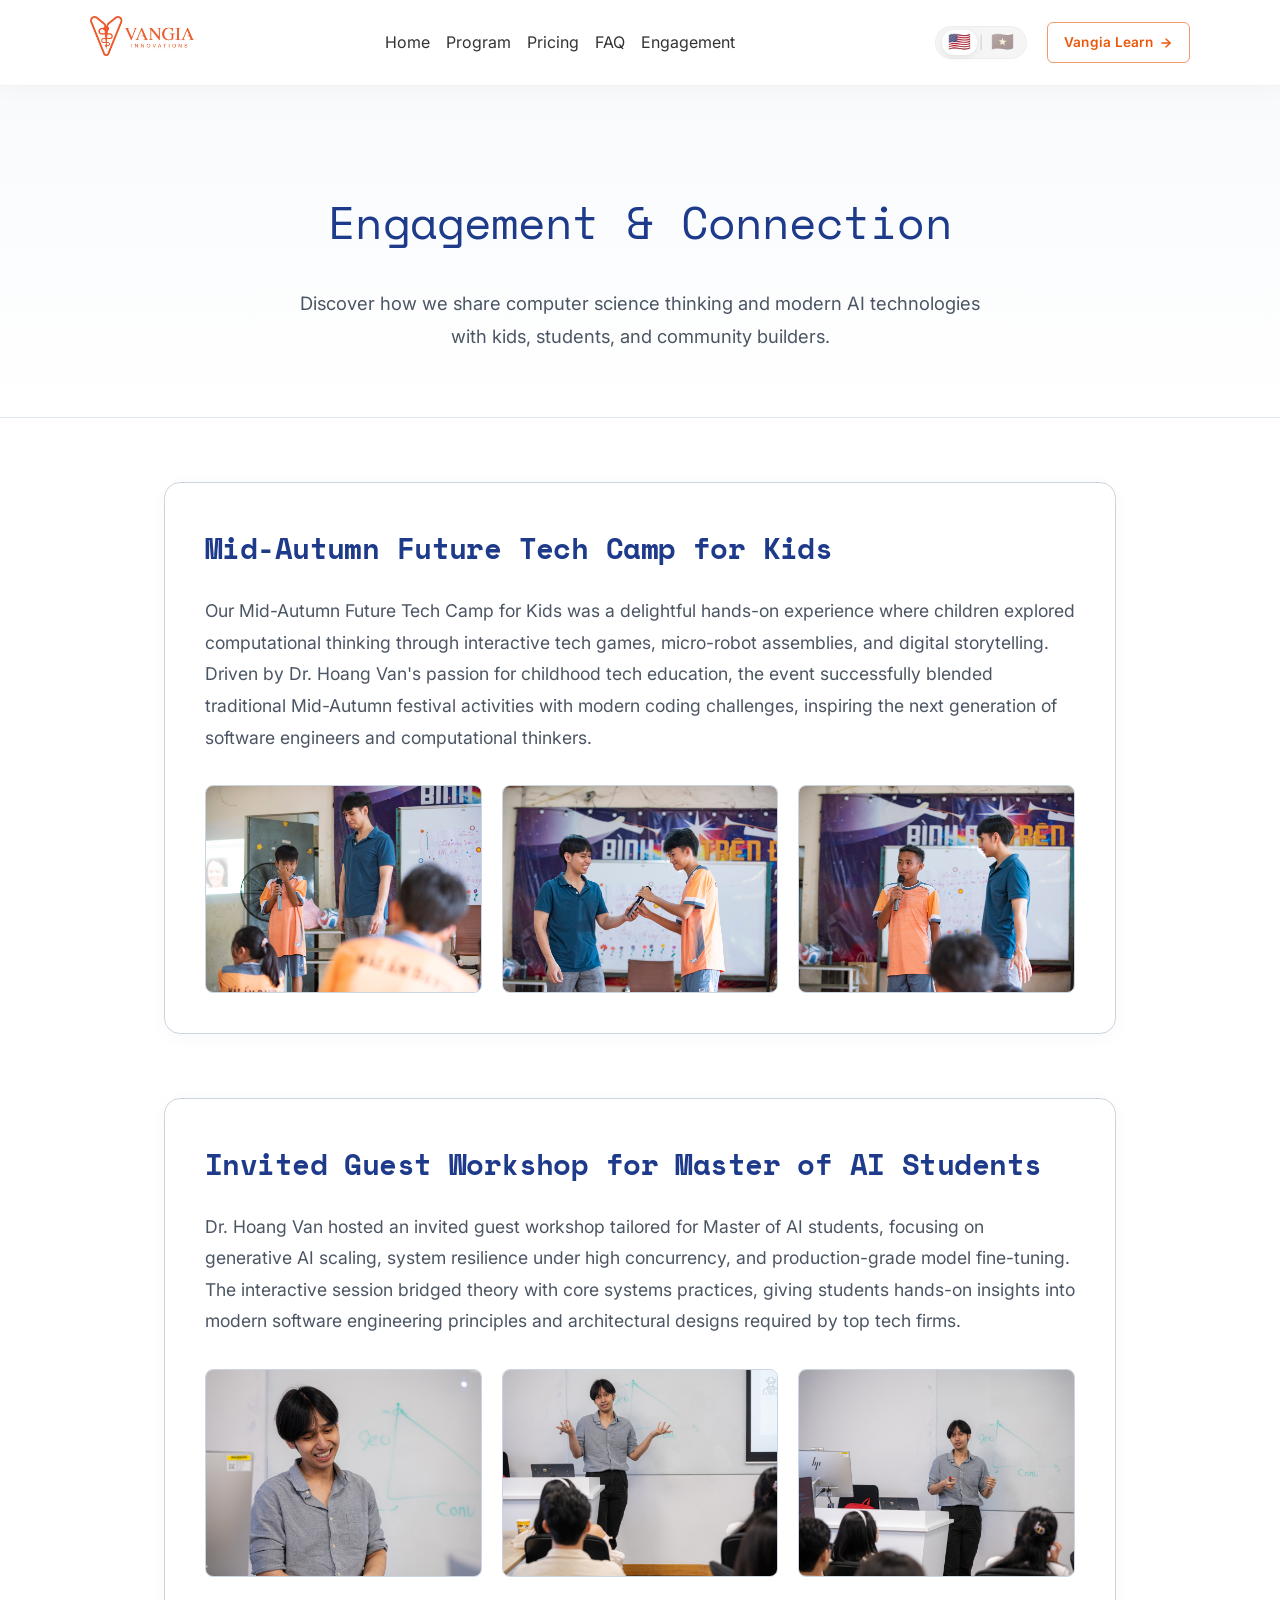
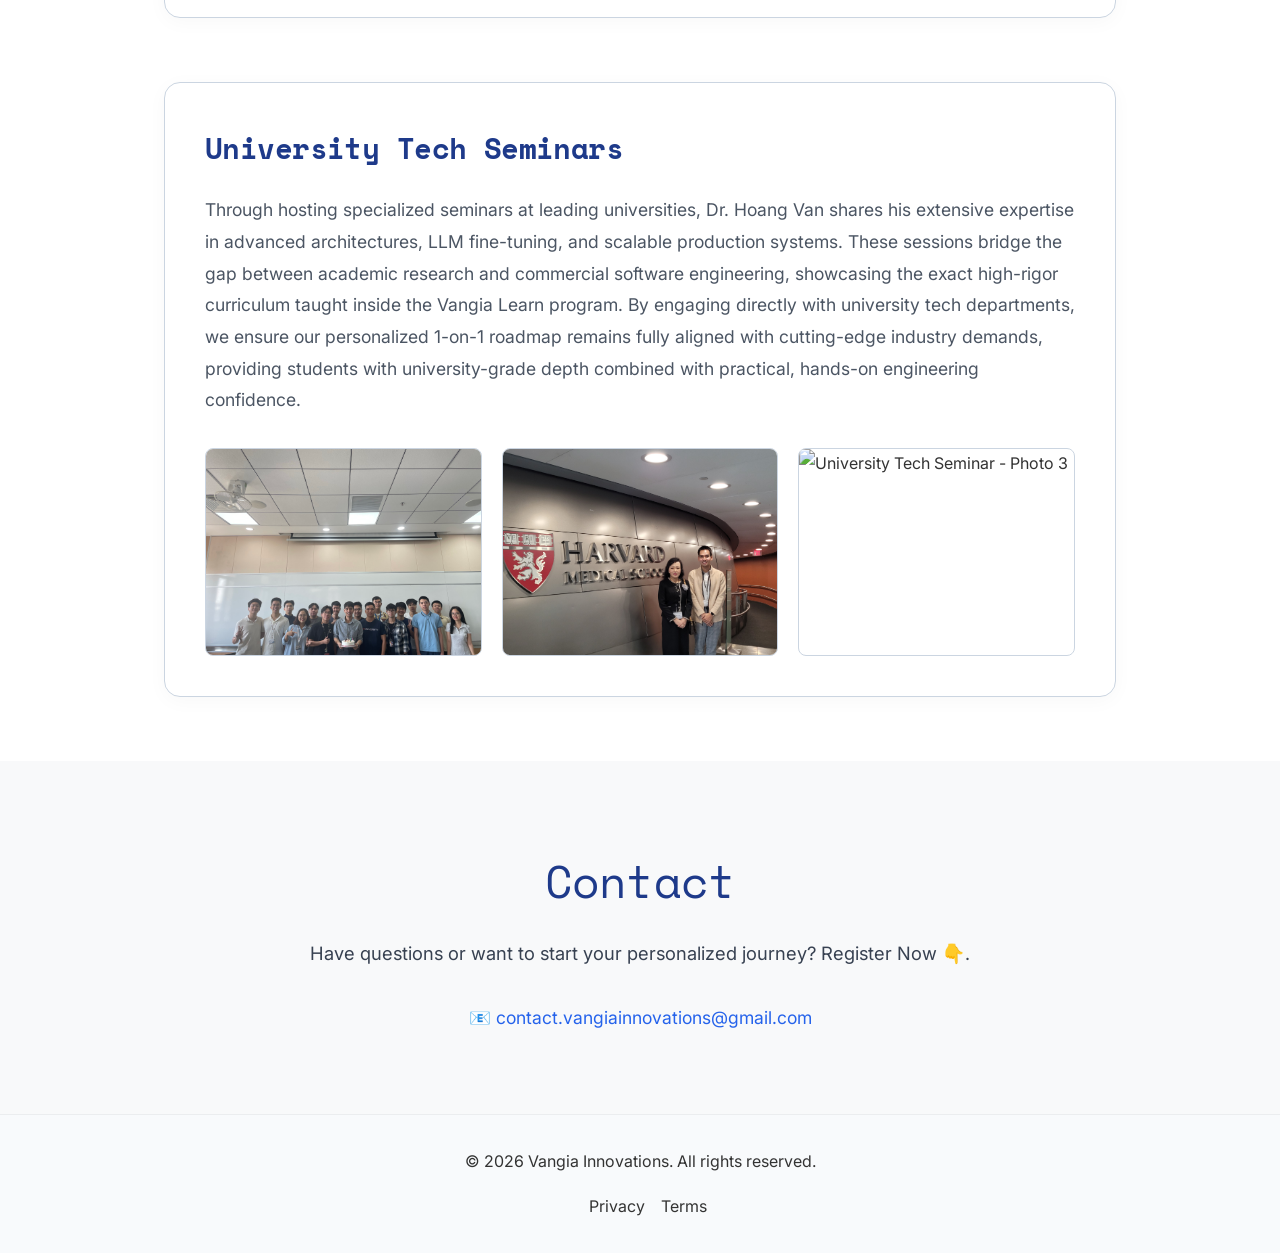
==== commit 1cb01562: "style: hide top borderline on cards/tabs by default and fade in on hover, organize images into img/ " ====
--- a/engagement.html
+++ b/engagement.html
@@ -17,7 +17,7 @@
     <meta property="og:title" content="Engagement & Connection - Vangia.io">
     <meta property="og:description"
         content="Community activities, future camps, and connection stories at Vangia Innovations.">
-    <meta property="og:image" content="https://vangia.io/logo.jpeg">
+    <meta property="og:image" content="https://vangia.io/img/logo.jpeg">
 
     <link rel="stylesheet" href="styles.css?v=1.0.16">
     <style>
@@ -85,13 +85,18 @@
             right: 0;
             height: 4px;
             background: linear-gradient(90deg, #2563eb, #ea580c);
-            opacity: 0.8;
+            opacity: 0;
+            transition: opacity 0.25s ease;
         }
 
         .story-card:hover {
             transform: translateY(-2px);
             box-shadow: 0 12px 30px rgba(0, 0, 0, 0.06);
             border-color: #94a3b8;
+        }
+
+        .story-card:hover::before {
+            opacity: 0.8;
         }
 
         .story-header-num {
@@ -197,7 +202,7 @@
     <header>
         <nav>
             <a class="logo" href="index.html">
-                <img src="logo.jpeg" alt="Vangia.io" style="height: 40px; width: auto;">
+                <img src="img/logo.jpeg" alt="Vangia.io" style="height: 40px; width: auto;">
             </a>
             <ul>
                 <li><a href="index.html#home"><span class="en-text">Home</span><span class="vi-text">Trang
@@ -266,13 +271,13 @@
                 </p>
                 <div class="story-gallery">
                     <div class="gallery-item">
-                        <img src="750_2707.jpg" alt="Mid-Autumn Future Tech Camp - Photo 1">
-                    </div>
-                    <div class="gallery-item">
-                        <img src="750_2710.jpg" alt="Mid-Autumn Future Tech Camp - Photo 2">
-                    </div>
-                    <div class="gallery-item">
-                        <img src="750_2714.jpg" alt="Mid-Autumn Future Tech Camp - Photo 3">
+                        <img src="img/750_2707.jpg" alt="Mid-Autumn Future Tech Camp - Photo 1">
+                    </div>
+                    <div class="gallery-item">
+                        <img src="img/750_2710.jpg" alt="Mid-Autumn Future Tech Camp - Photo 2">
+                    </div>
+                    <div class="gallery-item">
+                        <img src="img/750_2714.jpg" alt="Mid-Autumn Future Tech Camp - Photo 3">
                     </div>
                 </div>
             </div>
@@ -299,13 +304,13 @@
                 </p>
                 <div class="story-gallery">
                     <div class="gallery-item">
-                        <img src="dsc06575.jpg" alt="Master of AI Guest Workshop - Photo 1">
-                    </div>
-                    <div class="gallery-item">
-                        <img src="dsc06594.jpg" alt="Master of AI Guest Workshop - Photo 2">
-                    </div>
-                    <div class="gallery-item">
-                        <img src="dsc06598.jpg" alt="Master of AI Guest Workshop - Photo 3">
+                        <img src="img/dsc06575.jpg" alt="Master of AI Guest Workshop - Photo 1">
+                    </div>
+                    <div class="gallery-item">
+                        <img src="img/dsc06594.jpg" alt="Master of AI Guest Workshop - Photo 2">
+                    </div>
+                    <div class="gallery-item">
+                        <img src="img/dsc06598.jpg" alt="Master of AI Guest Workshop - Photo 3">
                     </div>
                 </div>
             </div>
@@ -336,13 +341,13 @@
                 </p>
                 <div class="story-gallery">
                     <div class="gallery-item">
-                        <img src="seminar_01.jpg" alt="University Tech Seminar - Photo 1">
-                    </div>
-                    <div class="gallery-item">
-                        <img src="seminar_02.jpg" alt="University Tech Seminar - Photo 2">
-                    </div>
-                    <div class="gallery-item">
-                        <img src="seminar_03.jpg" alt="University Tech Seminar - Photo 3">
+                        <img src="img/seminar_01.jpg" alt="University Tech Seminar - Photo 1">
+                    </div>
+                    <div class="gallery-item">
+                        <img src="img/seminar_02.jpg" alt="University Tech Seminar - Photo 2">
+                    </div>
+                    <div class="gallery-item">
+                        <img src="img/seminar_03.jpg" alt="University Tech Seminar - Photo 3">
                     </div>
                 </div>
             </div>
--- a/styles.css
+++ b/styles.css
@@ -342,12 +342,30 @@
     border-radius: 16px;
     box-shadow: 0 8px 32px rgba(0,0,0,0.04);
     border: 1px solid rgba(0, 0, 0, 0.02);
-    transition: transform 0.3s ease, box-shadow 0.3s ease;
+    transition: transform 0.3s ease, box-shadow 0.3s ease, border-color 0.3s ease;
+    position: relative;
+    overflow: hidden;
+}
+
+.feature-card::before {
+    content: "";
+    position: absolute;
+    top: 0;
+    left: 0;
+    right: 0;
+    height: 4px;
+    background: linear-gradient(90deg, #2563eb, #ea580c);
+    opacity: 0;
+    transition: opacity 0.3s ease;
 }
 
 .feature-card:hover {
     transform: translateY(-8px);
     box-shadow: 0 20px 40px rgba(0,0,0,0.12);
+}
+
+.feature-card:hover::before {
+    opacity: 0.8;
 }
 
 .feature-image-wrapper {
@@ -459,8 +477,25 @@
     transition: transform 0.3s ease, box-shadow 0.3s ease;
 }
 
+.pricing-card::before {
+    content: "";
+    position: absolute;
+    top: 0;
+    left: 0;
+    right: 0;
+    height: 4px;
+    background: linear-gradient(90deg, #2563eb, #ea580c);
+    opacity: 0;
+    transition: opacity 0.3s ease;
+    z-index: 2;
+}
+
 .pricing-card:hover {
     transform: translateY(-4px);
+}
+
+.pricing-card:hover::before {
+    opacity: 0.8;
 }
 
 .pricing-card.core-program,
@@ -1421,13 +1456,18 @@
     right: 0;
     height: 4px;
     background: linear-gradient(90deg, #2563eb, #ea580c);
-    opacity: 0.8;
+    opacity: 0;
+    transition: opacity 0.25s ease;
 }
 
 .snapshot-card:hover {
     transform: translateY(-3px);
     box-shadow: 0 10px 25px rgba(0, 0, 0, 0.08);
     border-color: #94a3b8;
+}
+
+.snapshot-card:hover::before {
+    opacity: 0.8;
 }
 
 .snapshot-card-num {
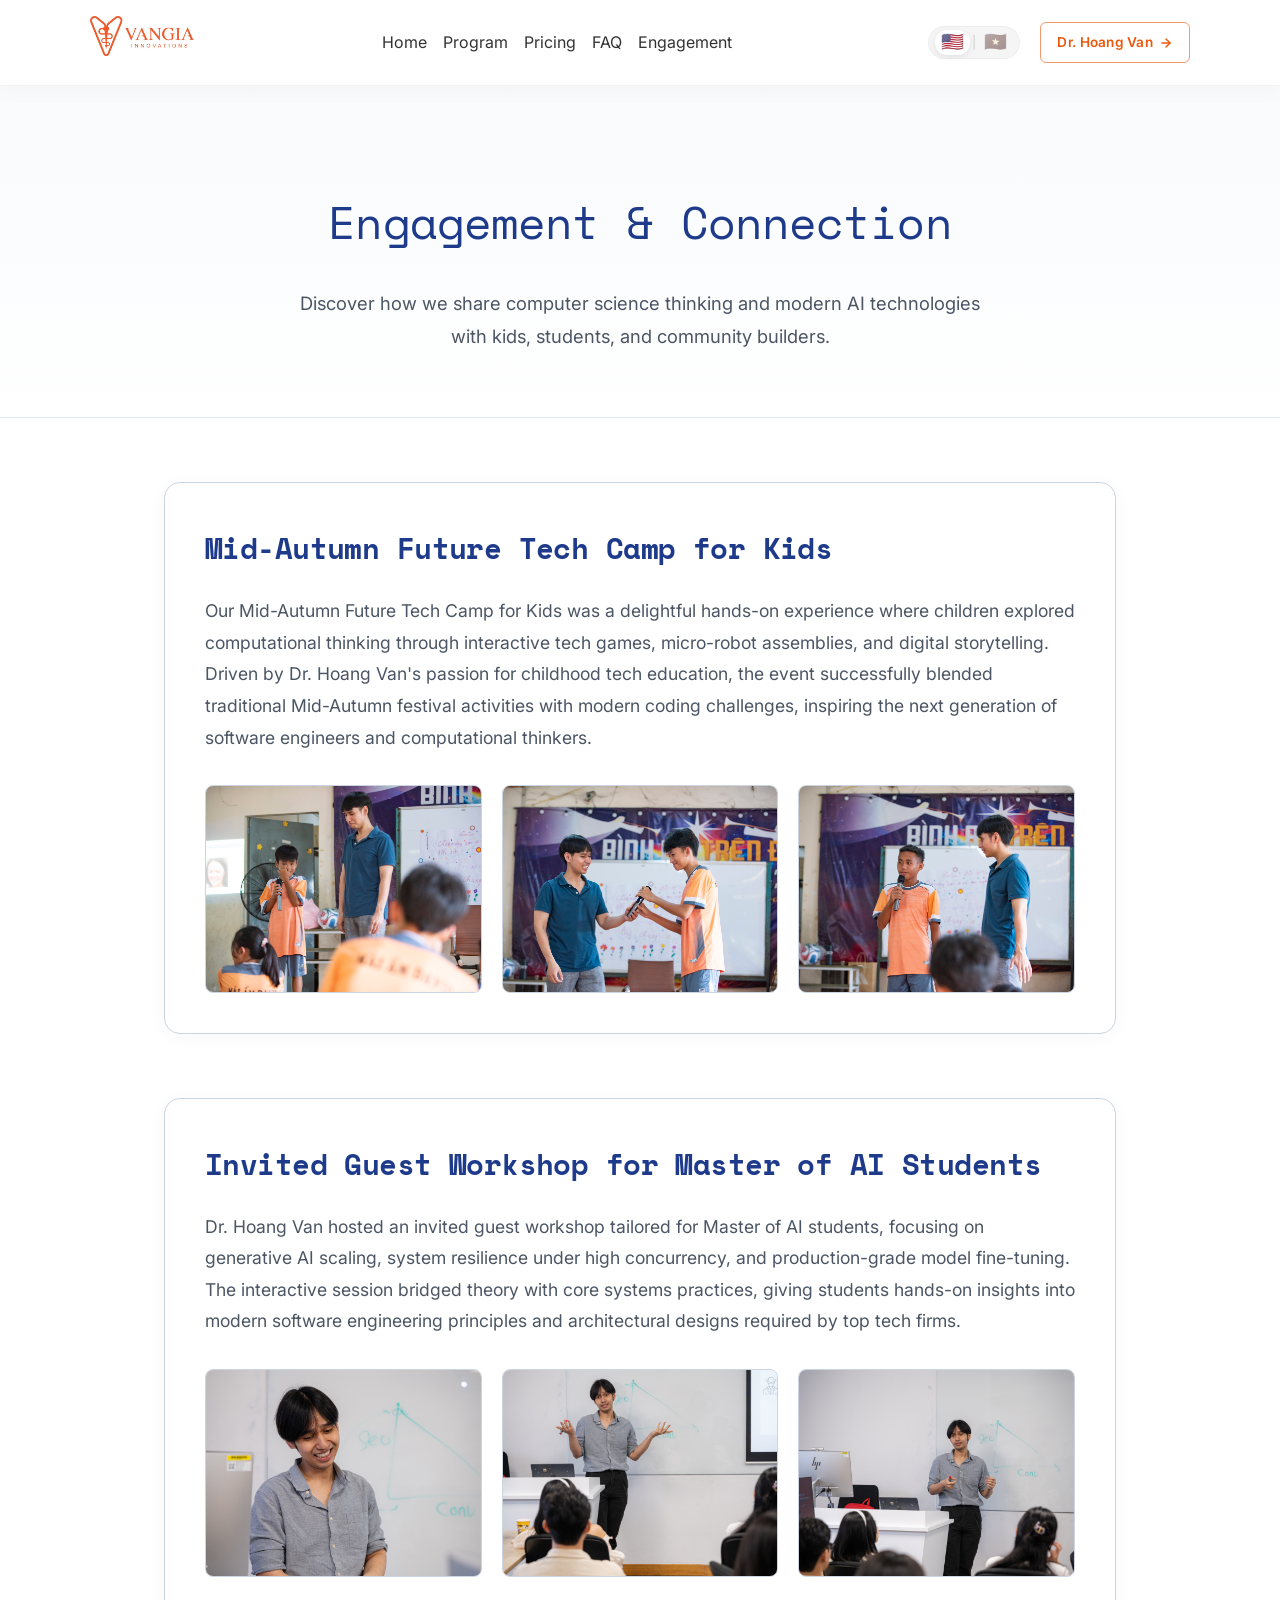
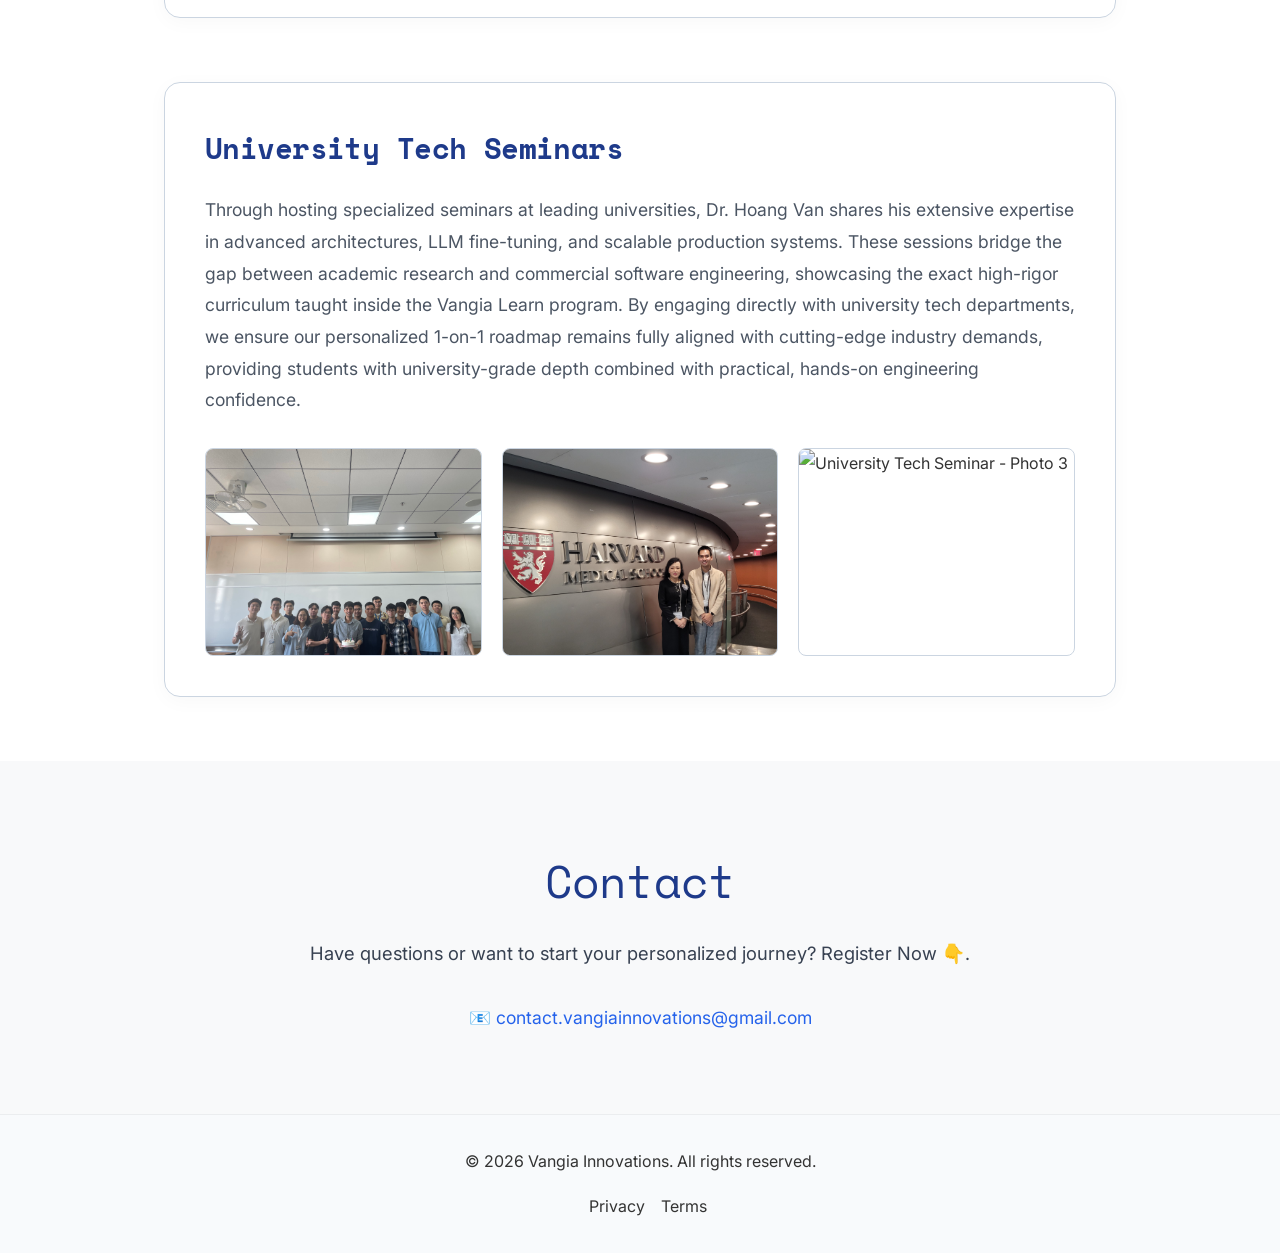
==== commit 71a5bfce: "updated the link to Hoang Van" ====
--- a/engagement.html
+++ b/engagement.html
@@ -4,7 +4,7 @@
 <head>
     <meta charset="UTF-8">
     <meta name="viewport" content="width=device-width, initial-scale=1.0">
-    <title>Engagement & Connection - Vangia.io</title>
+    <title>Engagement & Connection | Dr. Hoang Van - Vangia.io</title>
 
     <!-- Primary SEO Meta Tags -->
     <meta name="description"
@@ -18,6 +18,15 @@
     <meta property="og:description"
         content="Community activities, future camps, and connection stories at Vangia Innovations.">
     <meta property="og:image" content="https://vangia.io/img/logo.jpeg">
+
+    <!-- Favicon & Device Icons for Google Bot & Browsers -->
+    <link rel="shortcut icon" href="/favicon.ico" type="image/x-icon">
+    <link rel="icon" href="/favicon.ico" type="image/x-icon">
+    <link rel="icon" type="image/png" sizes="32x32" href="/img/favicon-32x32.png">
+    <link rel="icon" type="image/png" sizes="48x48" href="/img/favicon-48x48.png">
+    <link rel="icon" type="image/png" sizes="192x192" href="/img/android-chrome-192x192.png">
+    <link rel="icon" type="image/png" sizes="512x512" href="/img/android-chrome-512x512.png">
+    <link rel="apple-touch-icon" sizes="180x180" href="/img/apple-touch-icon.png">
 
     <link rel="stylesheet" href="styles.css?v=1.0.16">
     <style>
@@ -221,9 +230,9 @@
                     <span class="lang-divider">|</span>
                     <button class="lang-btn btn-vi" onclick="setLanguage('vi')">🇻🇳</button>
                 </div>
-                <a href="https://learn.vangia.dev/login" target="_blank" rel="noopener noreferrer"
+                <a href="index.html#drhoangvan"
                     class="vangia-learn-btn">
-                    Vangia Learn
+                    Dr. Hoang Van
                     <svg width="14" height="14" viewBox="0 0 24 24" fill="none" stroke="currentColor" stroke-width="2.5"
                         stroke-linecap="round" stroke-linejoin="round" style="margin-left: 6px;">
                         <line x1="5" y1="12" x2="19" y2="12"></line>
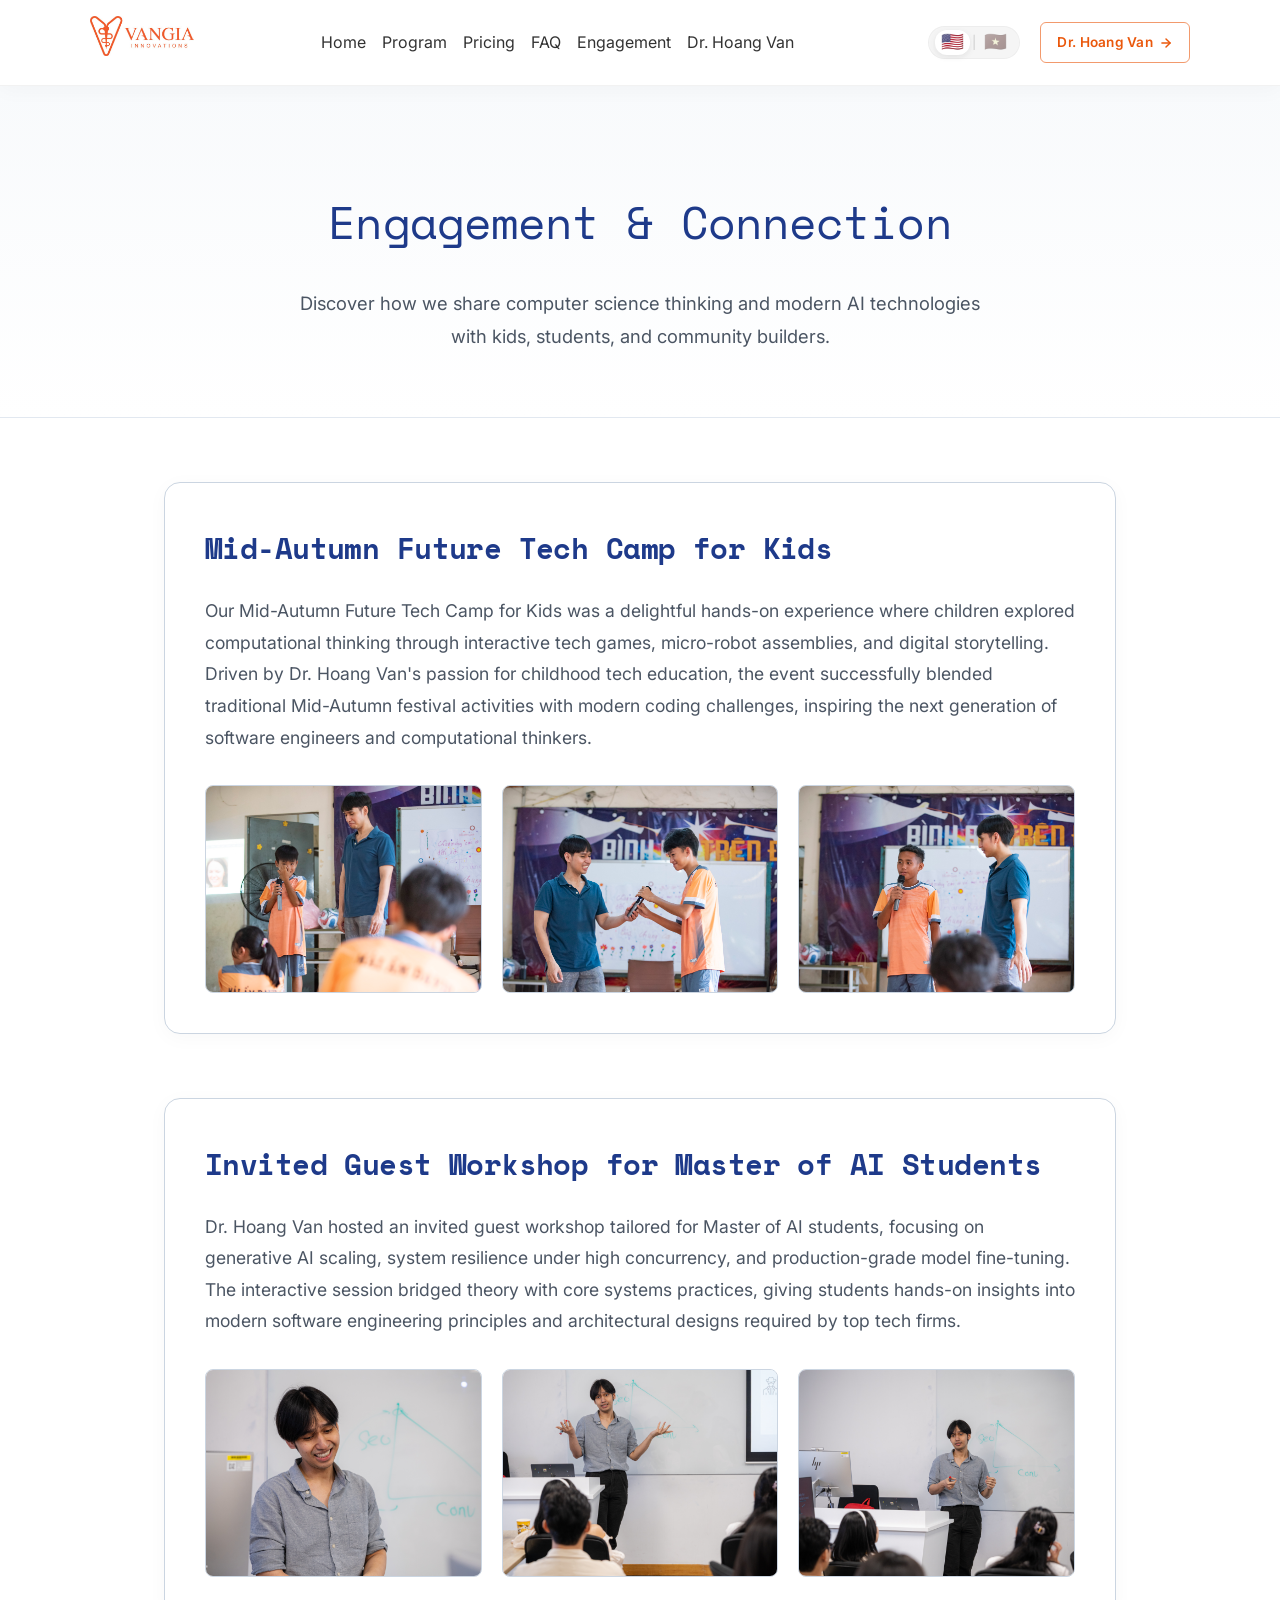
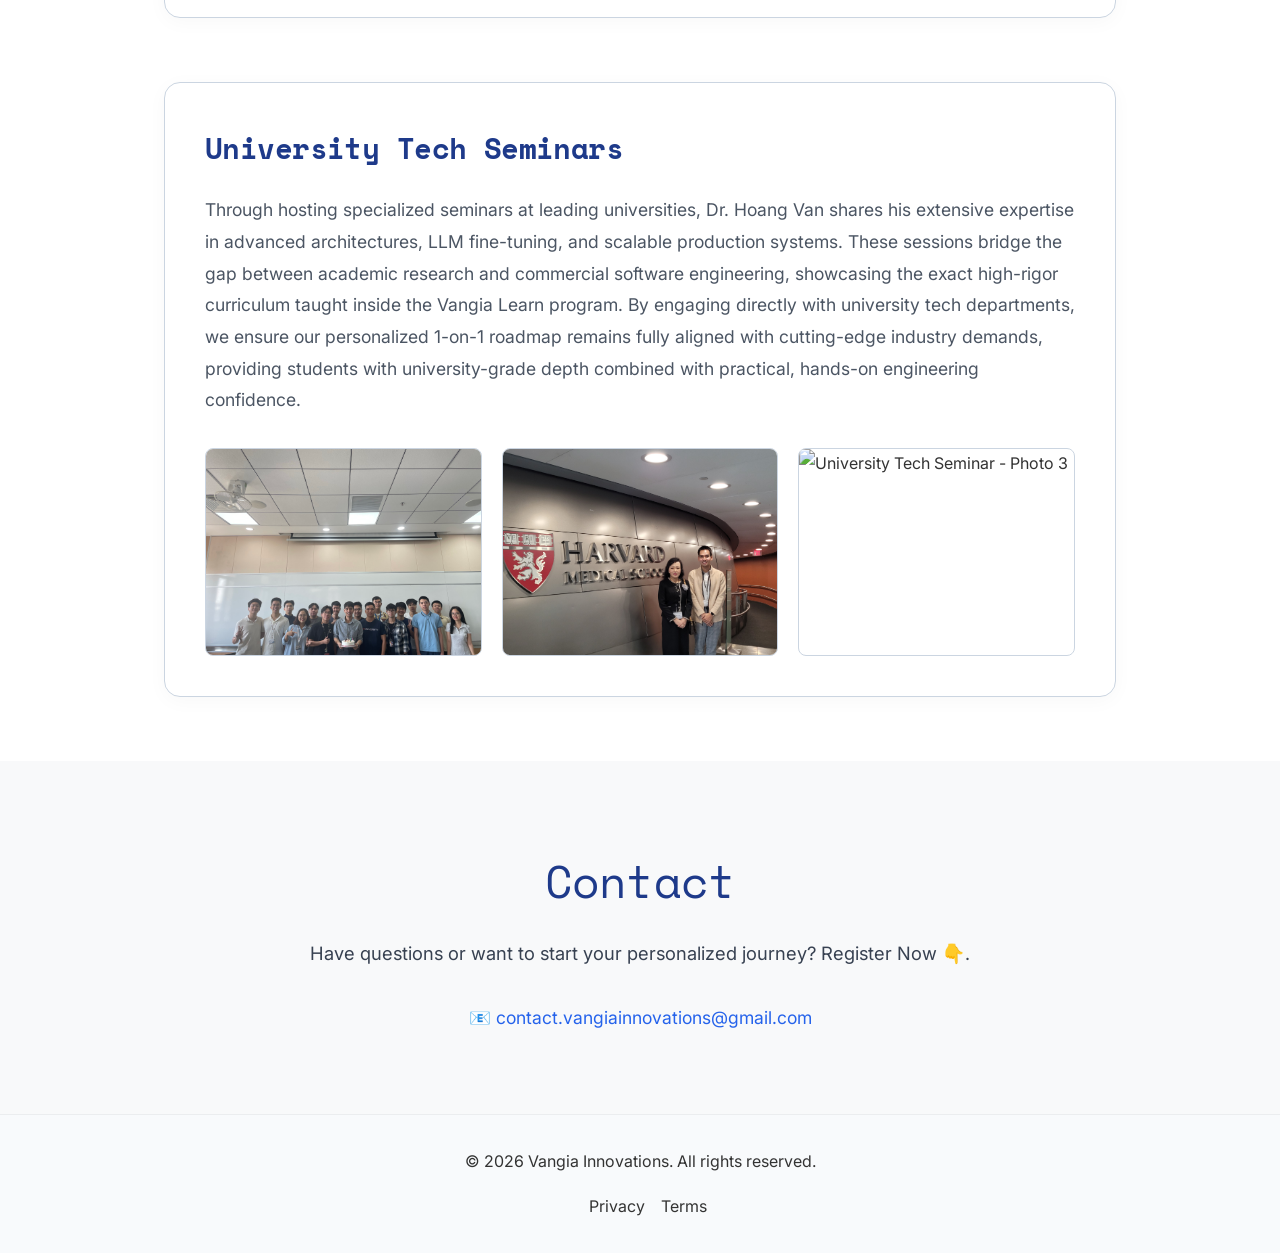
==== commit a4ab4c5c: "drhoang van is up" ====
--- a/engagement.html
+++ b/engagement.html
@@ -223,6 +223,7 @@
                 <li><a href="faq.html"><span class="en-text">FAQ</span><span class="vi-text">FAQ</span></a></li>
                 <li><a href="engagement.html" class="active"><span class="en-text">Engagement</span><span
                             class="vi-text">Kết Nối</span></a></li>
+                <li><a href="index.html#drhoangvan"><span class="en-text">Dr. Hoang Van</span><span class="vi-text">TS. Hoàng Văn</span></a></li>
             </ul>
             <div class="nav-right-group">
                 <div class="lang-switcher">
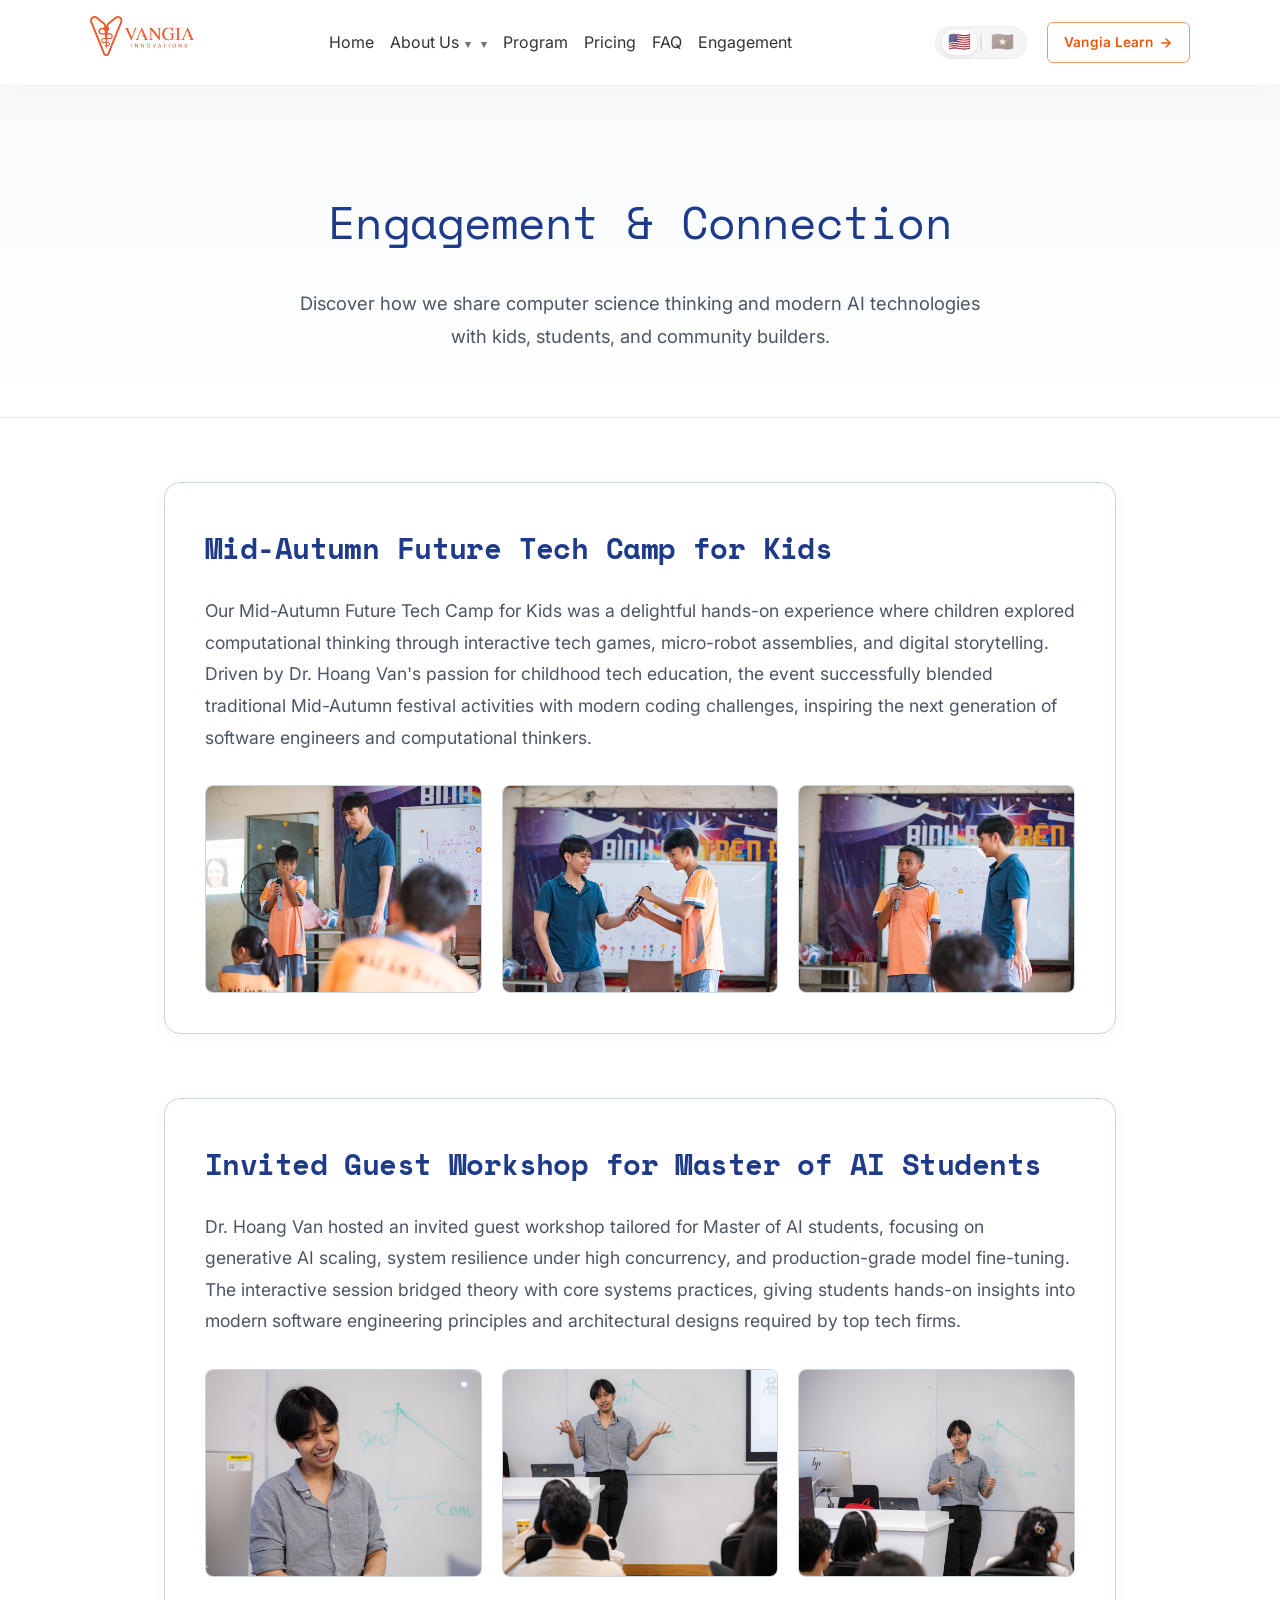
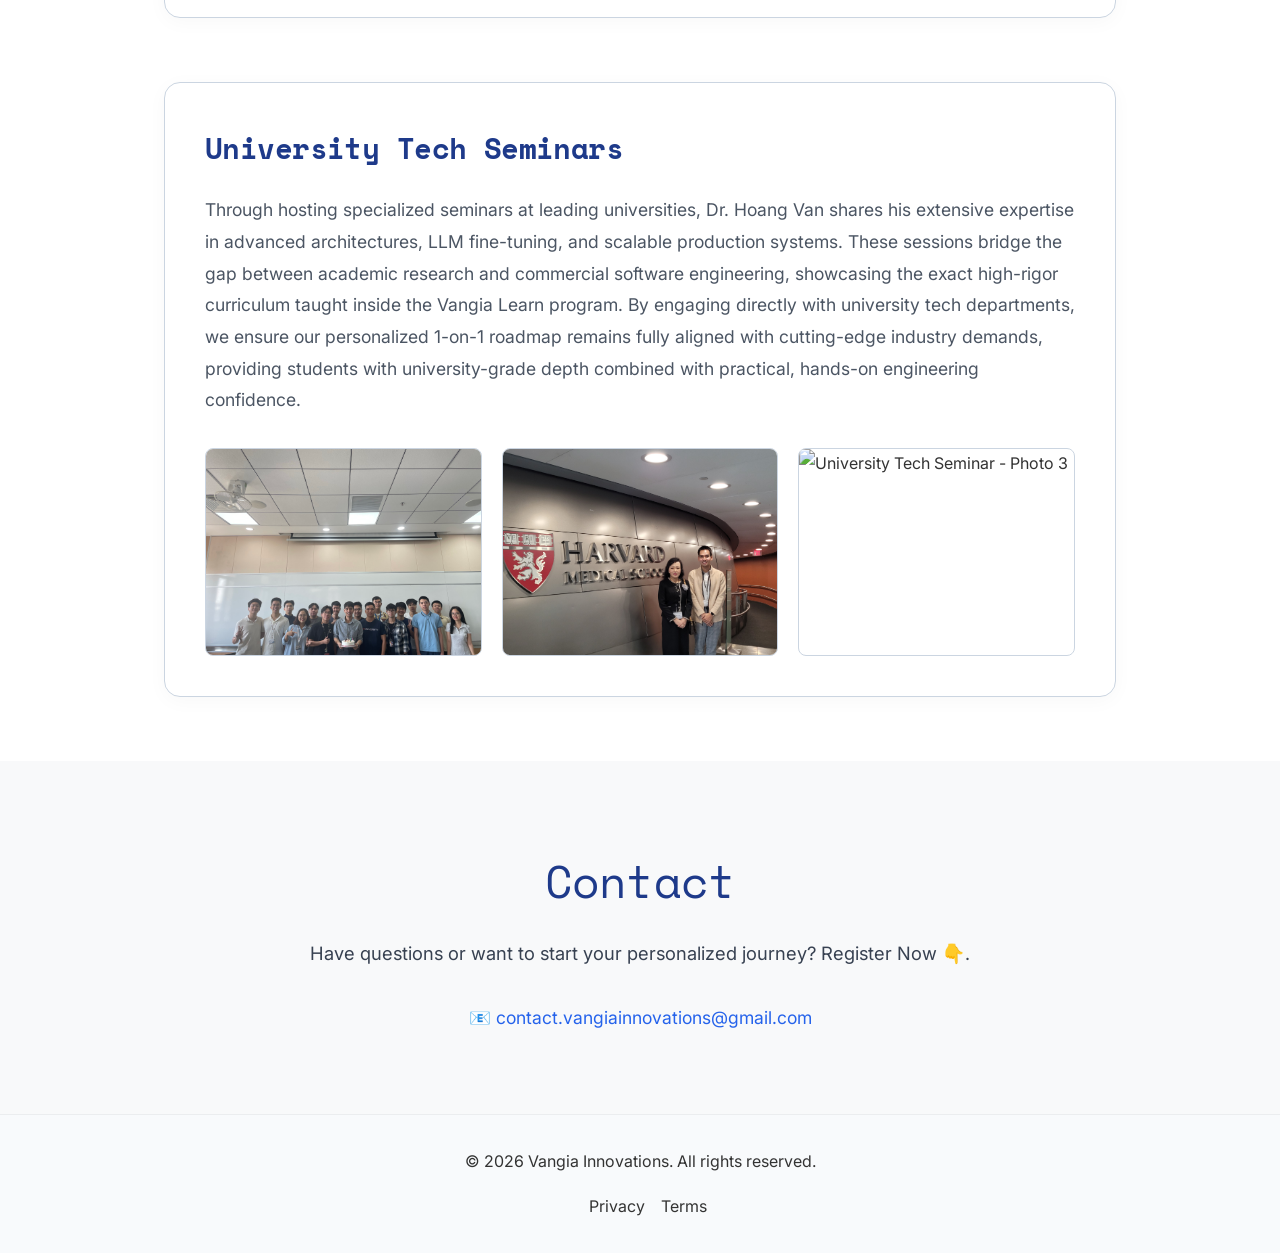
==== commit 0ec957ff: "About us hyperlink" ====
--- a/engagement.html
+++ b/engagement.html
@@ -216,6 +216,12 @@
             <ul>
                 <li><a href="index.html#home"><span class="en-text">Home</span><span class="vi-text">Trang
                             Chủ</span></a></li>
+                <li class="dropdown">
+                    <a href="javascript:void(0)" class="dropdown"><span class="en-text">About Us</span><span class="vi-text">Về Chúng Tôi</span></a>
+                    <ul class="submenu">
+                        <li><a href="index.html#drhoangvan"><span class="en-text">Dr. Hoang Van</span><span class="vi-text">TS. Hoàng Văn</span></a></li>
+                    </ul>
+                </li>
                 <li><a href="index.html#features"><span class="en-text">Program</span><span class="vi-text">Chương
                             Trình</span></a></li>
                 <li><a href="index.html#pricing"><span class="en-text">Pricing</span><span class="vi-text">Học
@@ -223,7 +229,6 @@
                 <li><a href="faq.html"><span class="en-text">FAQ</span><span class="vi-text">FAQ</span></a></li>
                 <li><a href="engagement.html" class="active"><span class="en-text">Engagement</span><span
                             class="vi-text">Kết Nối</span></a></li>
-                <li><a href="index.html#drhoangvan"><span class="en-text">Dr. Hoang Van</span><span class="vi-text">TS. Hoàng Văn</span></a></li>
             </ul>
             <div class="nav-right-group">
                 <div class="lang-switcher">
@@ -231,9 +236,9 @@
                     <span class="lang-divider">|</span>
                     <button class="lang-btn btn-vi" onclick="setLanguage('vi')">🇻🇳</button>
                 </div>
-                <a href="index.html#drhoangvan"
+                <a href="https://learn.vangia.dev/login" target="_blank" rel="noopener noreferrer"
                     class="vangia-learn-btn">
-                    Dr. Hoang Van
+                    Vangia Learn
                     <svg width="14" height="14" viewBox="0 0 24 24" fill="none" stroke="currentColor" stroke-width="2.5"
                         stroke-linecap="round" stroke-linejoin="round" style="margin-left: 6px;">
                         <line x1="5" y1="12" x2="19" y2="12"></line>
